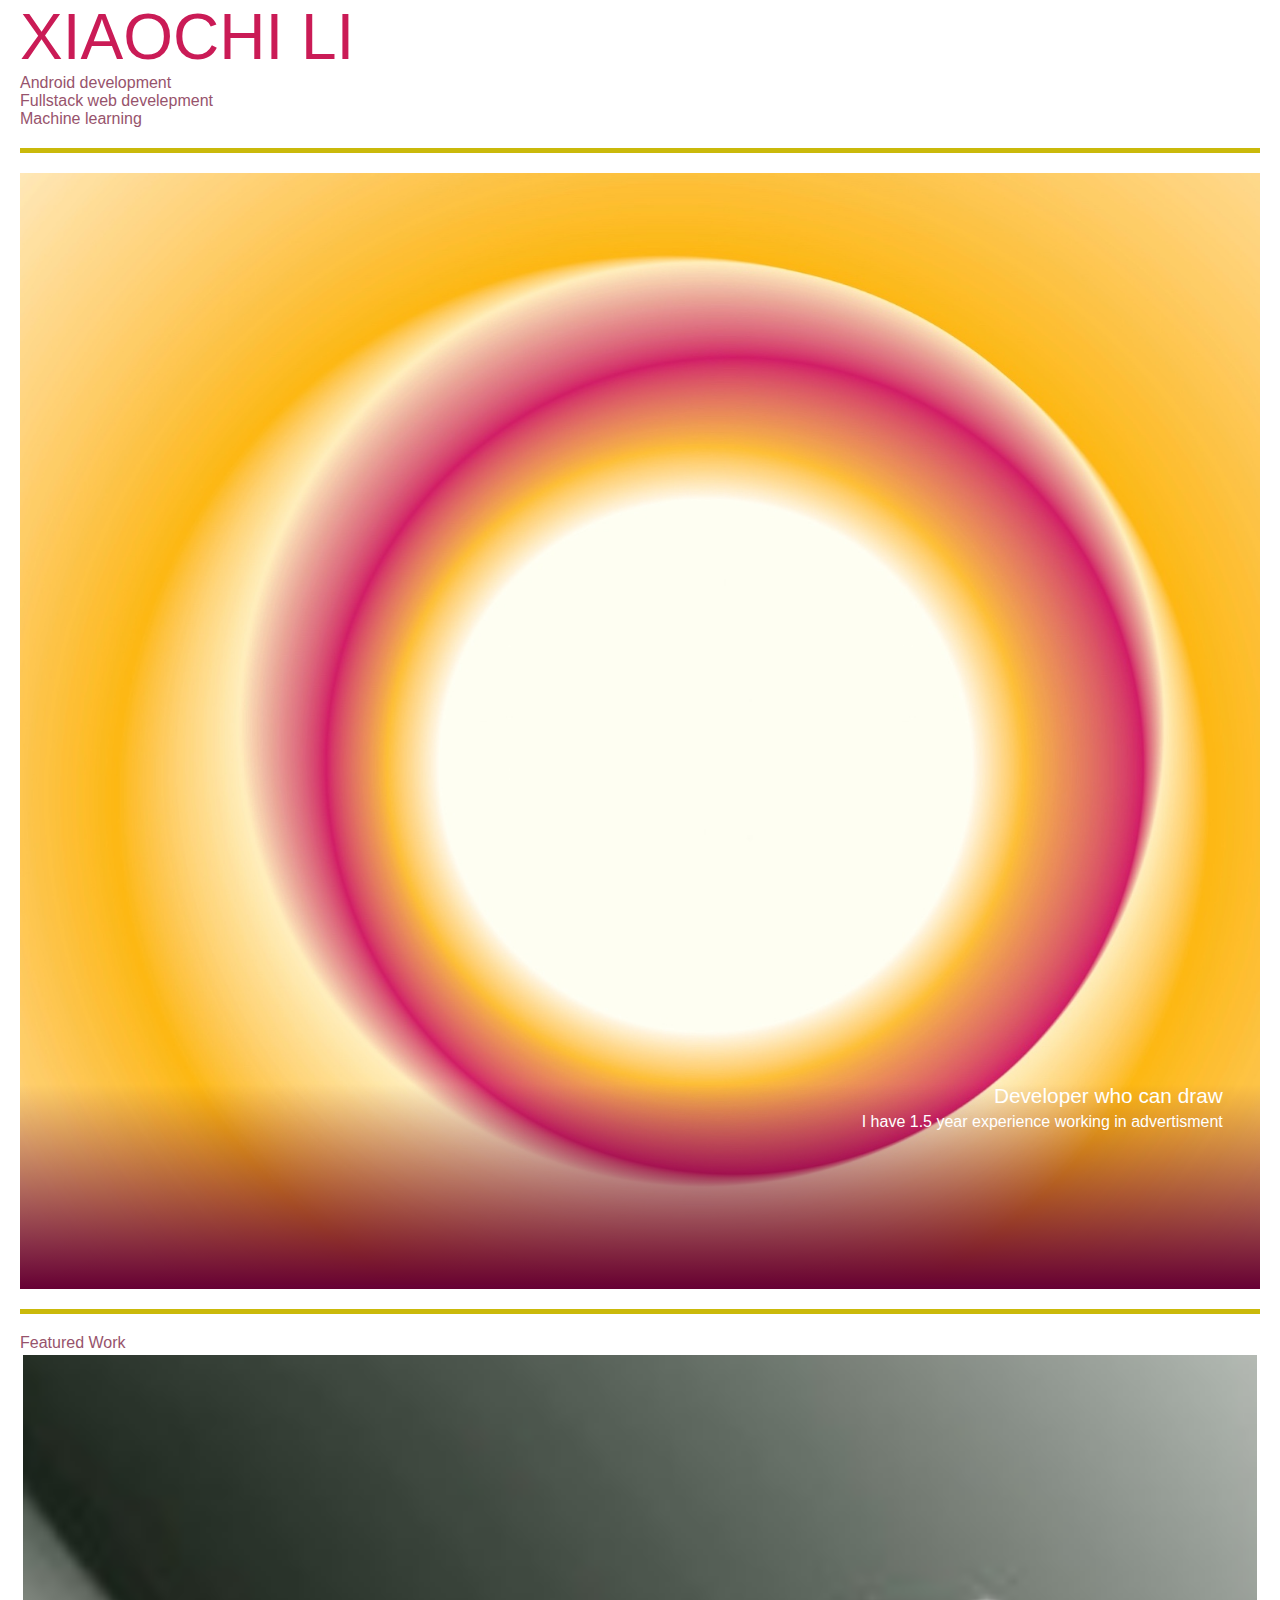
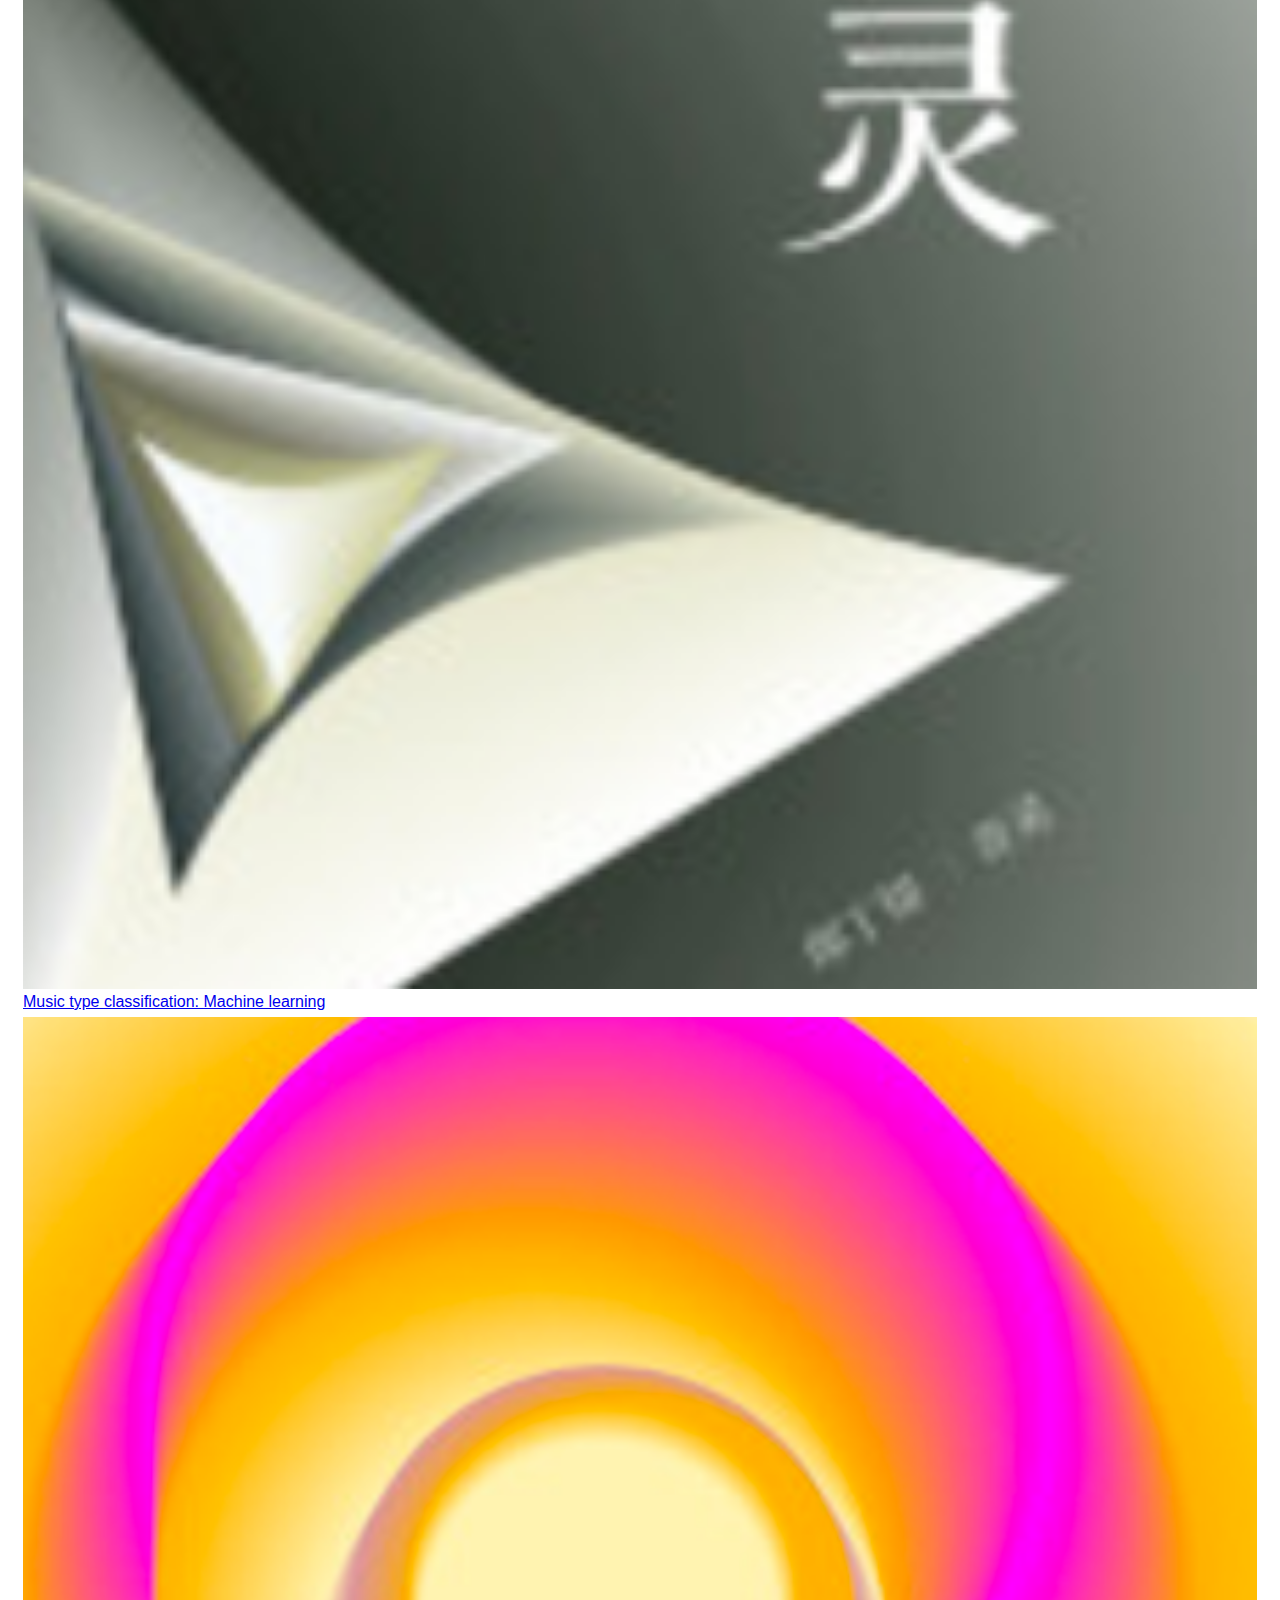
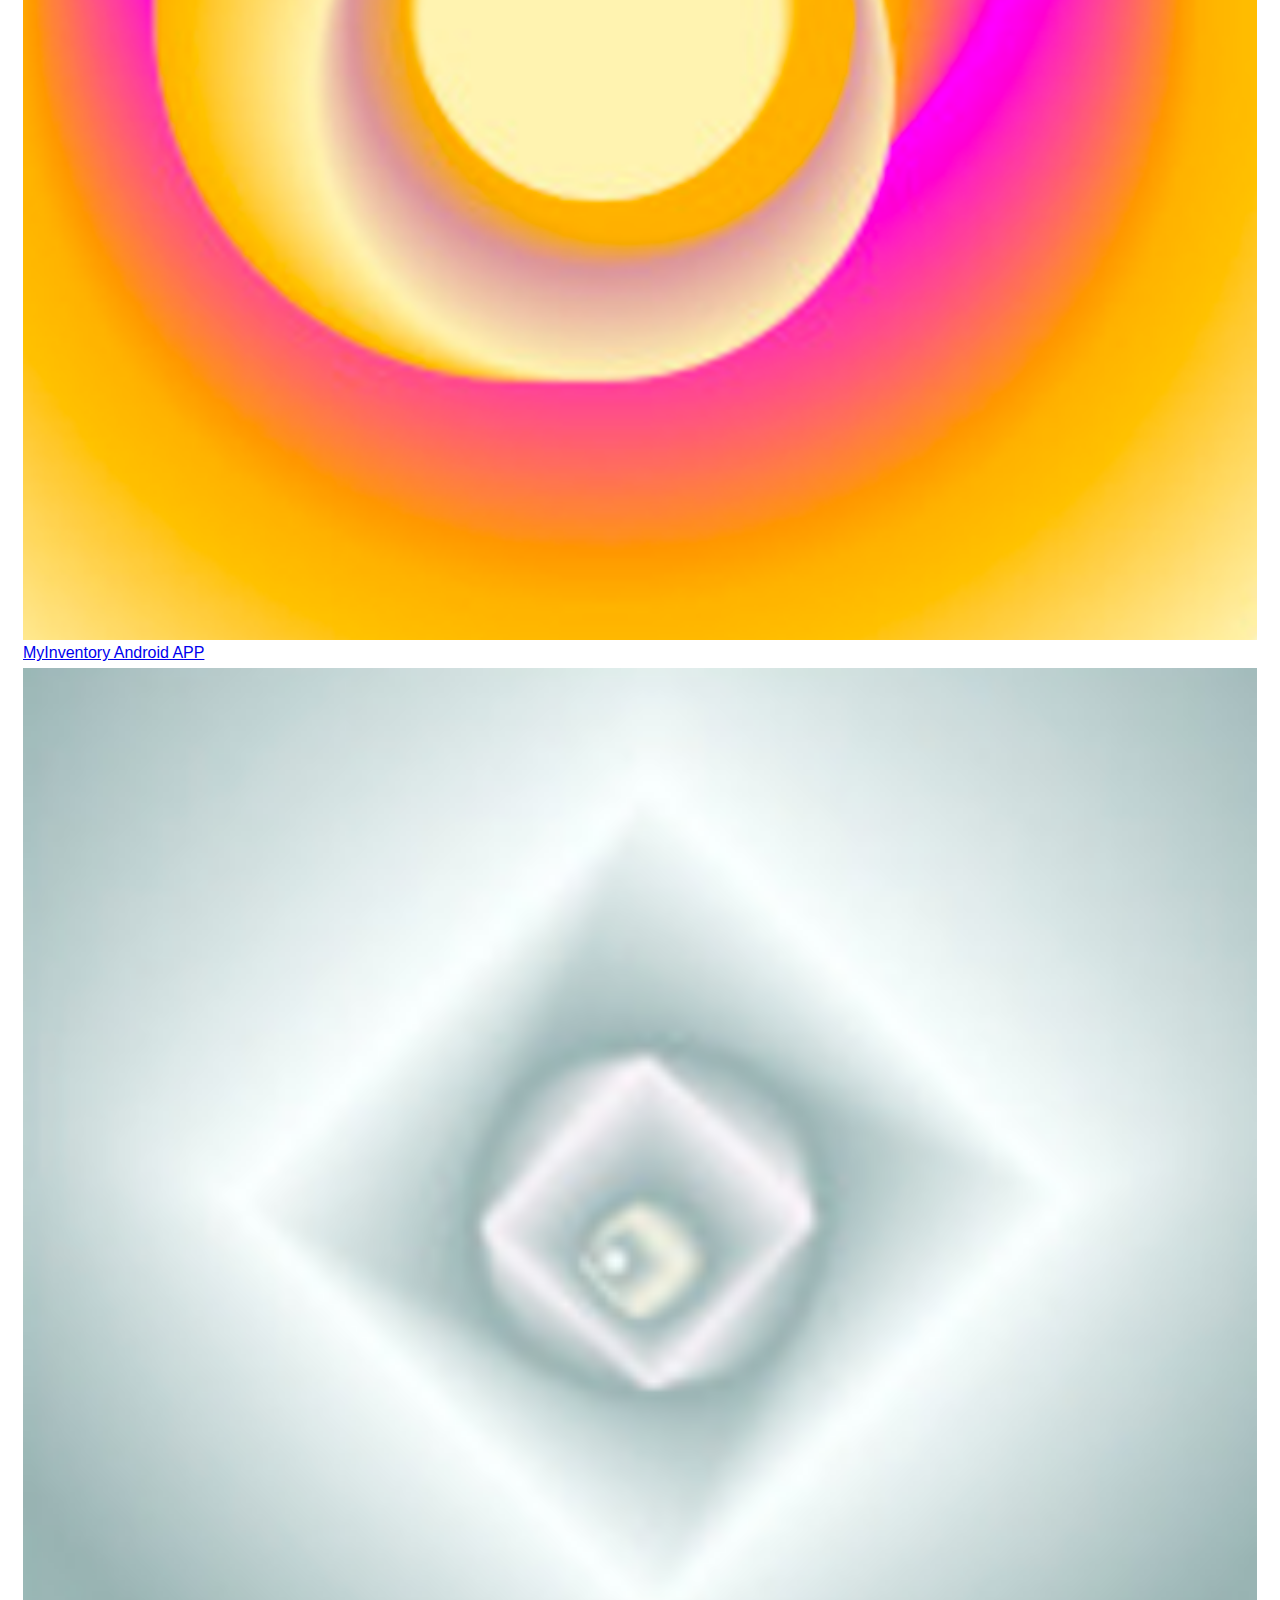
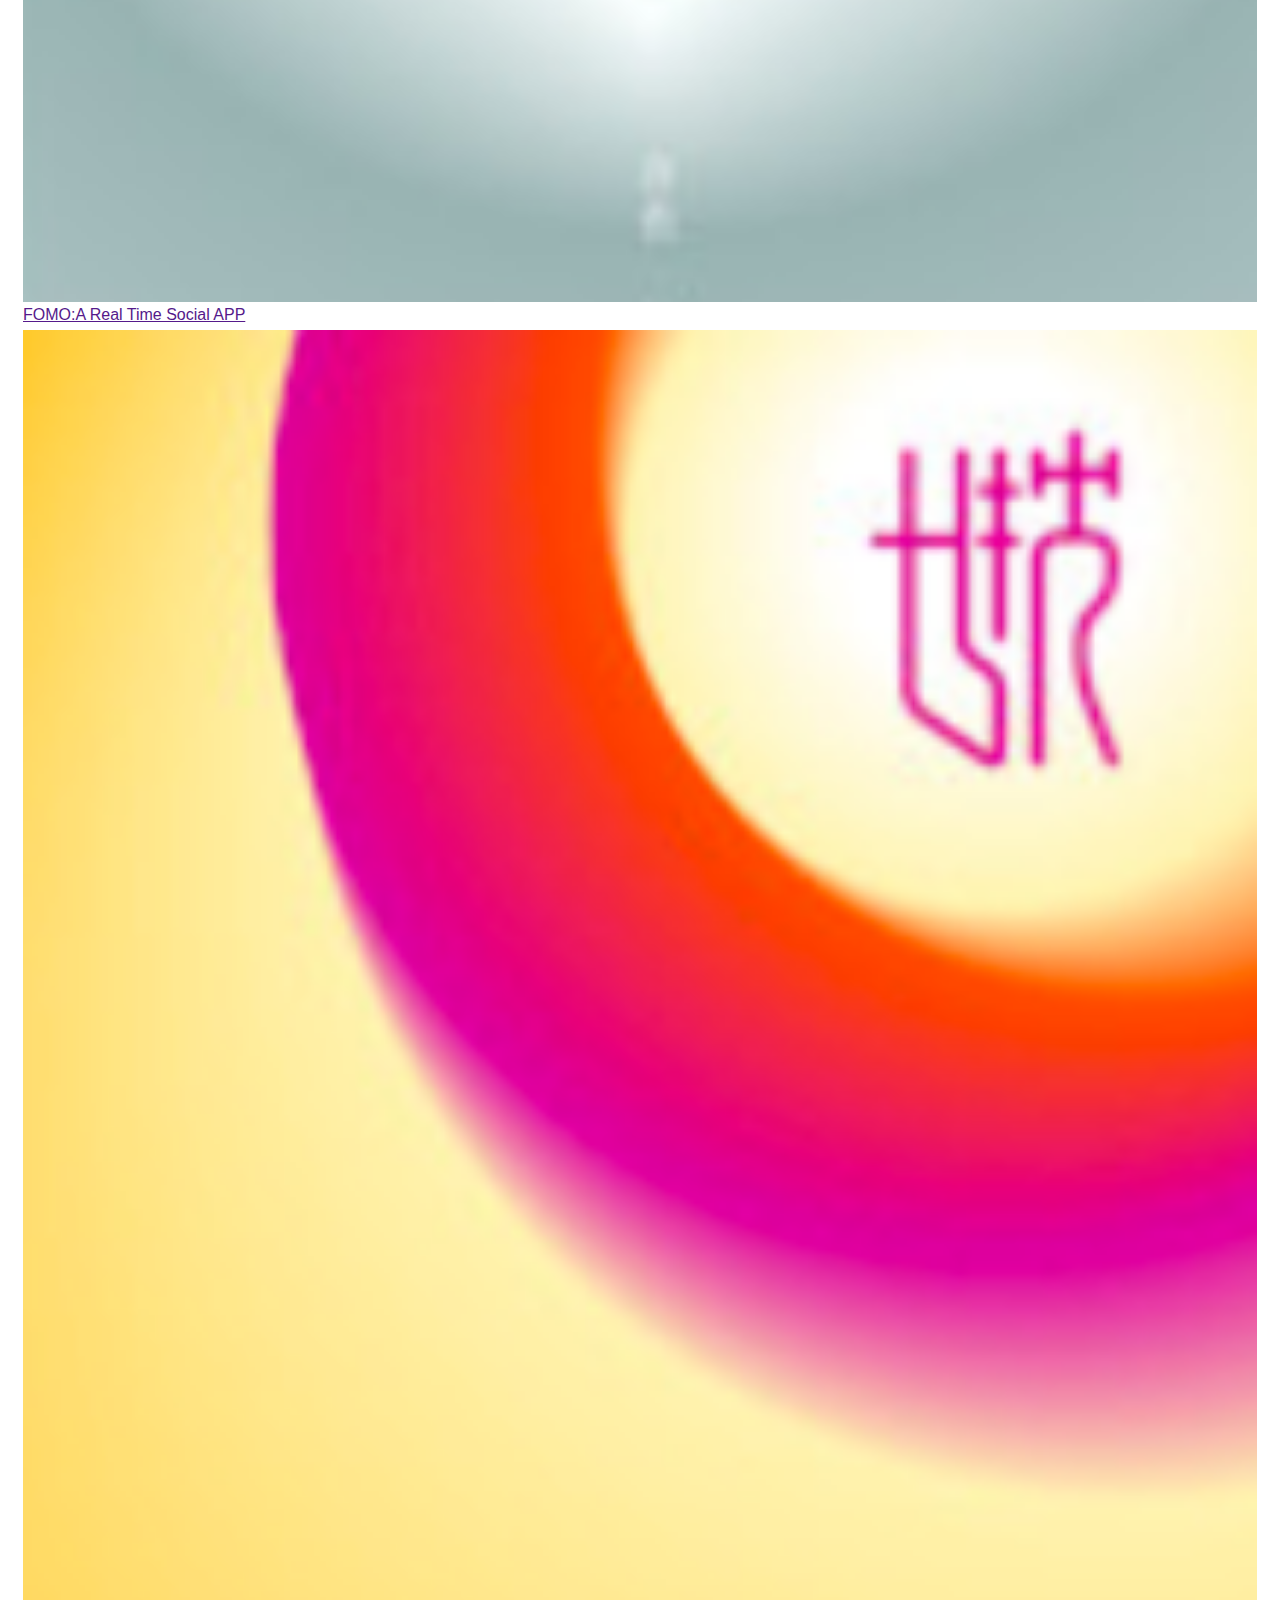
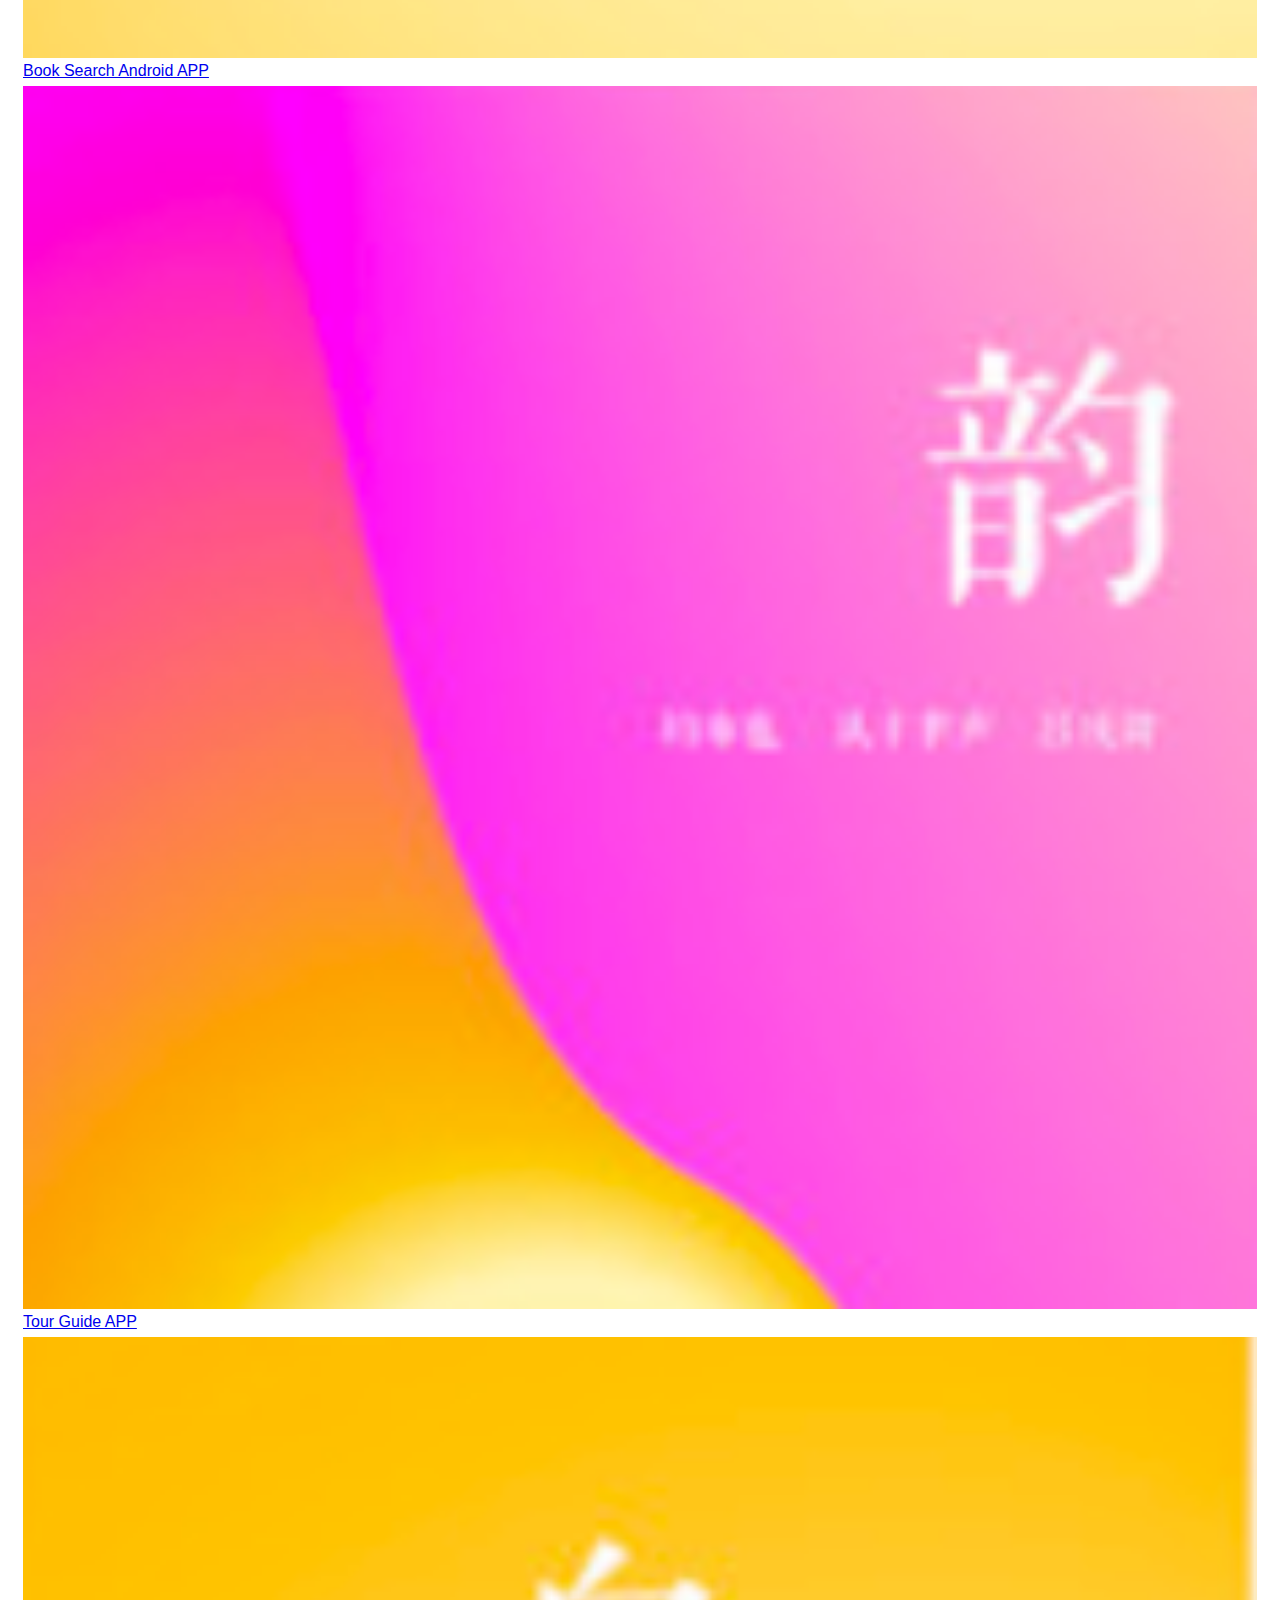
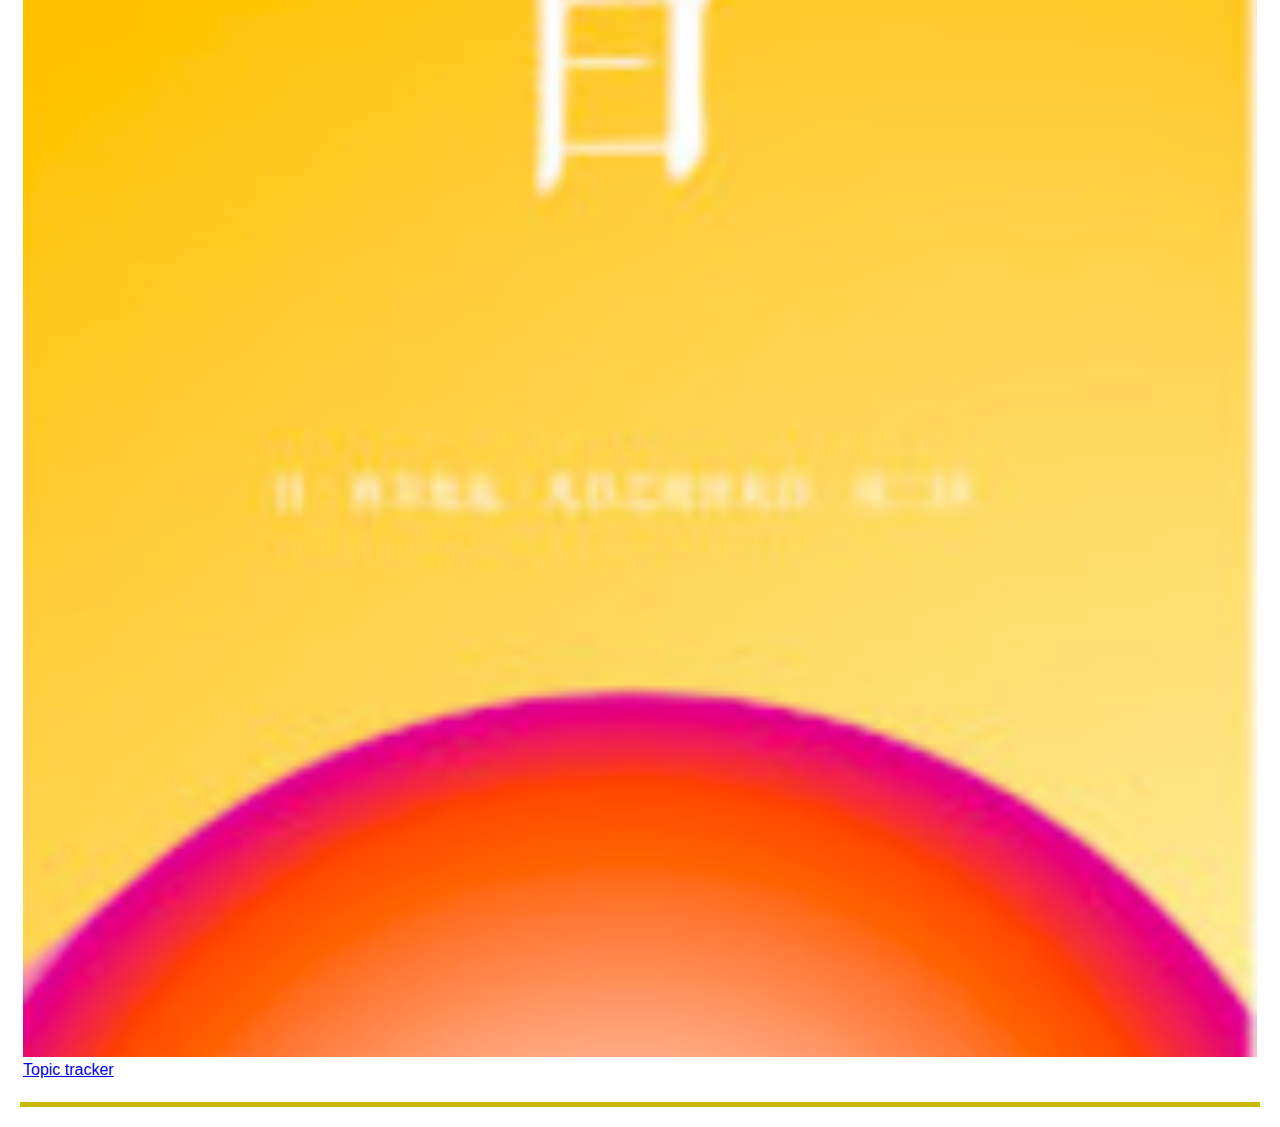
==== index.html @ 703c1f9f "Adding text on the main project image" ====
<!DOCTYPE html>
<html>

<head>
  <title>Xiaochi Li's Portfolio</title>
  <meta charset="utf-8">
  <link rel="stylesheet" type="text/css" href="styleSheet.css">
</head>

<body>
  <header>
    <h id="name">XIAOCHI LI</h>
    <P class="skills">Android development</P>
    <P class="skills">Fullstack web develepment</P>
    <P class="skills">Machine learning</P>
  </header>

  <nav></nav>

  <div class="devider">
  </div>

  <main>
    <figure>
      <img src="images/main_figure.jpg">
      <div class="info">
        <h id="mainImgH">Developer who can draw</h>
        <p class="imageP">I have 1.5 year experience working in advertisment</p>
      </div>
    </figure>

  </main>

  <div class="devider">
  </div>

  <section id="featuredWork">
    <h>Featured Work</h>
    <div class="fBoxContainer">
      <section class="works">
        <figure>
          <img src="images/work1.png">
          <figcaption>
            <a href="https://github.com/Xiaochi-Li/Music_type_classification">Music type classification: Machine learning</a>
          </figcaption>
        </figure>
      </section>

      <section class="works">
        <figure>
          <img src="images/work2.png">
          <figcaption>
            <a href="https://github.com/Xiaochi-Li/MyInventory">MyInventory Android APP</a>
          </figcaption>
        </figure>
      </section>

      <section class="works">
        <figure><img src="images/work3.png">
          <figcaption>
            <a href="">FOMO:A Real Time Social APP</a>
          </figcaption>
        </figure>

      </section>

      <section class="works">
        <figure><img src="images/work4.png">
          <figcaption>
            <a href="https://github.com/Xiaochi-Li/BookSearchApp">Book Search Android APP</a>
          </figcaption>
        </figure>

      </section>

      <section class="works">
        <figure><img src="images/work5.png">
          <figcaption>
            <a href="https://github.com/Xiaochi-Li/tourguide">Tour Guide APP</a>
          </figcaption>
        </figure>

      </section>

      <section class="works">
        <figure><img src="images/work6.png">
          <figcaption>
            <a href="https://github.com/Xiaochi-Li/TopicTracker">Topic tracker</a>
          </figcaption>
        </figure>

      </section>
    </div>
  </section>

  <div class="devider">
  </div>

  <footer></footer>

</body>

</html>
---- styleSheet.css ----
/*color:
pink:CA1B56
dark red:97536C
purple :D226FD
green yellow:F7FD65
deep yellow:CAB90A
*/
body {
  box-sizing: content-box;
  font-family: Tahoma, Geneva, sans-serif;
  color: #2d3c49;
  margin:0px;
  padding-left: 20px;
  padding-right: 20px;
}

header {
  box-sizing: content-box;
  width:50%;
  min-width: 400px;
}

.skills{
  box-sizing: content-box;
  color:#97536C;
  -webkit-margin-before: 0px;
  -webkit-margin-after: 0px;
}


img{
  box-sizing: content-box;
  width:100%;
}

#name {
  box-sizing: content-box;
  font-size: 4em;
  color:#CA1B56;
  font-weight: lighter;
}

.info{
  box-sizing: content-box;
  background-image: linear-gradient(0deg,#660033 0,transparent);
  color: #fff;
  position: absolute;
  bottom: 0;
  left: 0;
  padding-left: 3%;
  padding-bottom: 3%;
  height:15%;
  padding-right: 3%;
  width: 94%;
  vertical-align: bottom;
  text-align: right;
}

.info h{
  box-sizing: content-box;
  font-size: 1.3em;
}

.info p{
  box-sizing: content-box;
  -webkit-margin-before: 5px;
  -webkit-margin-after: 0px;
}

.devider{
  box-sizing: content-box;
  -webkit-margin-before: 20px;
  -webkit-margin-after: 20px;
  height: 5px;
  min-width: 400px;
  margin-left: 0px;
  width: 100%;
  background-color: #CAB90A;
}

#featuredWork h{
  box-sizing: content-box;
  color:#97536C;
}

.fBoxContainer{
  box-sizing: content-box;
  display:flex;
  flex-wrap: wrap;
}


.works{
  box-sizing: content-box;
  width: 100%;
  margin:3px;
}
figure{
  box-sizing: content-box;
  -webkit-margin-before: 0px;
  -webkit-margin-after: 0px;
  -webkit-margin-start: 0px;
  -webkit-margin-end: 0px;
  position: relative;
}
.works img{
  box-sizing: content-box;
  width: 100%;
}
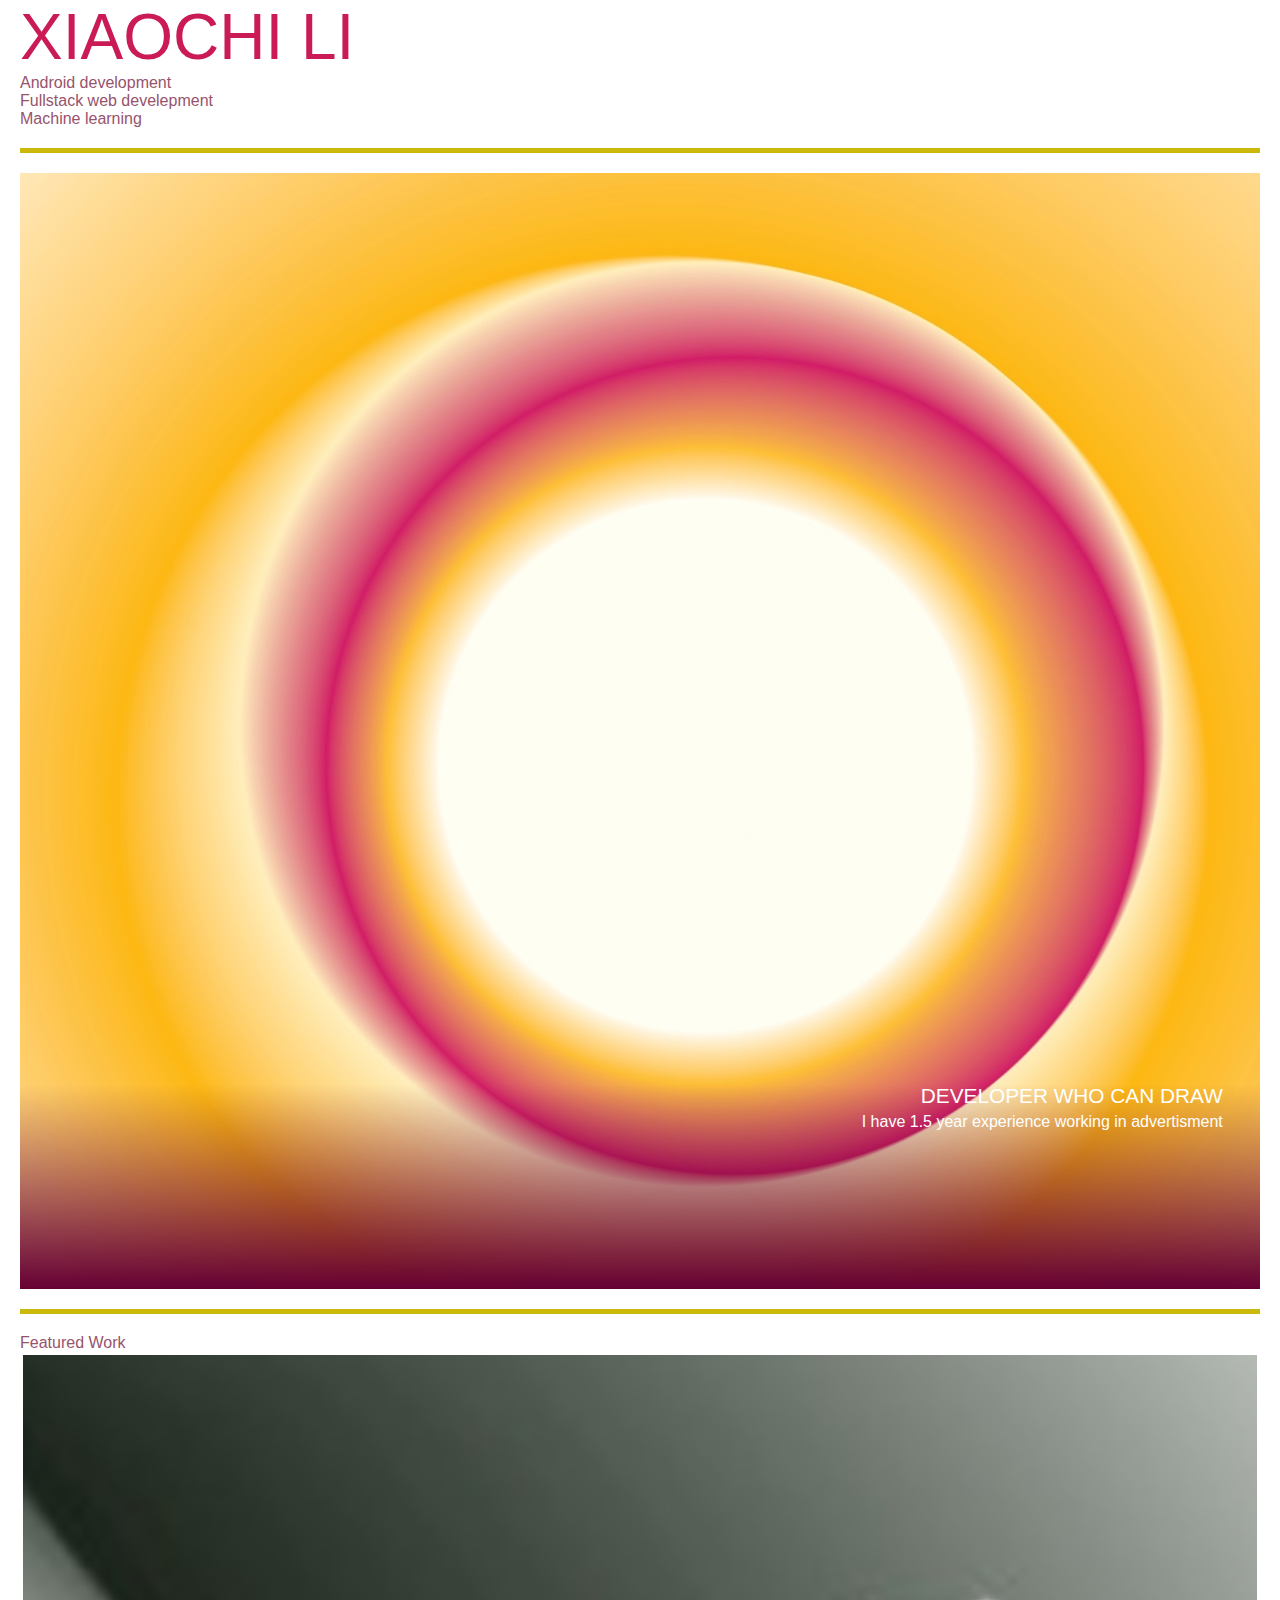
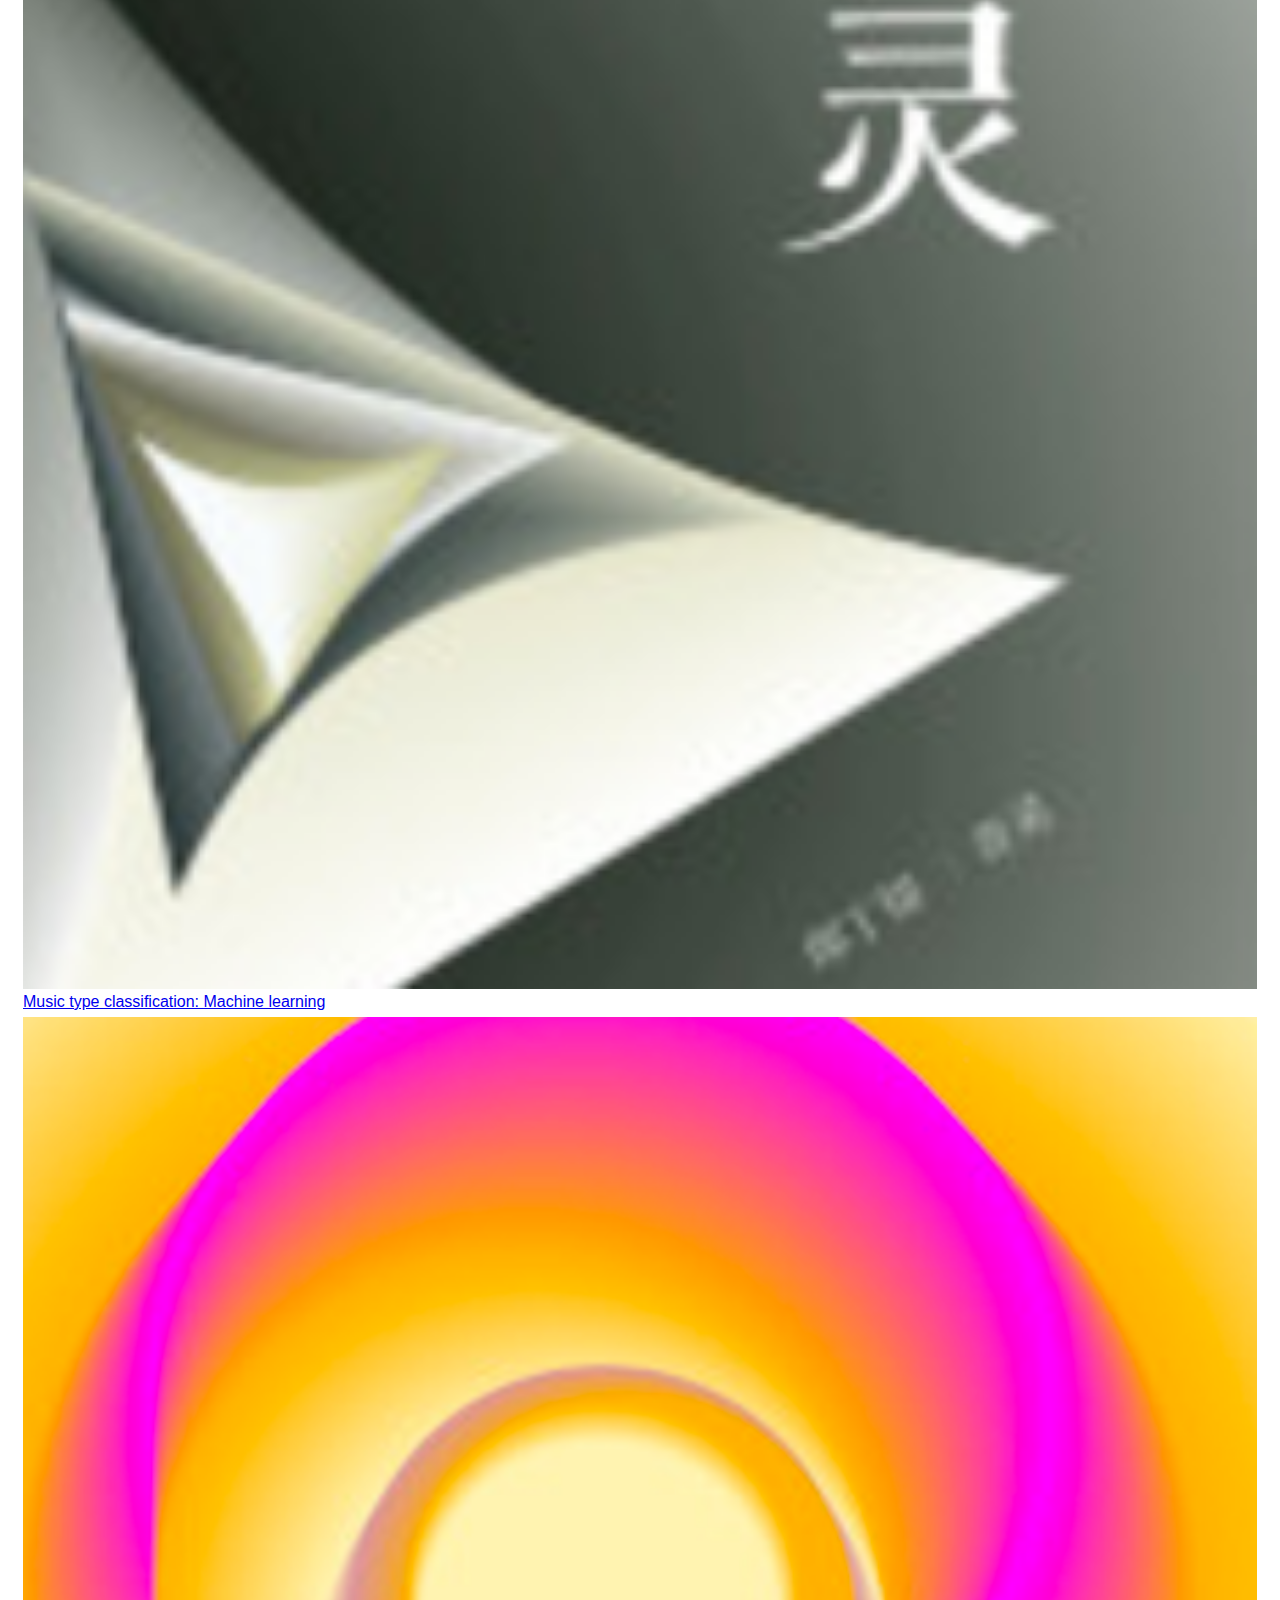
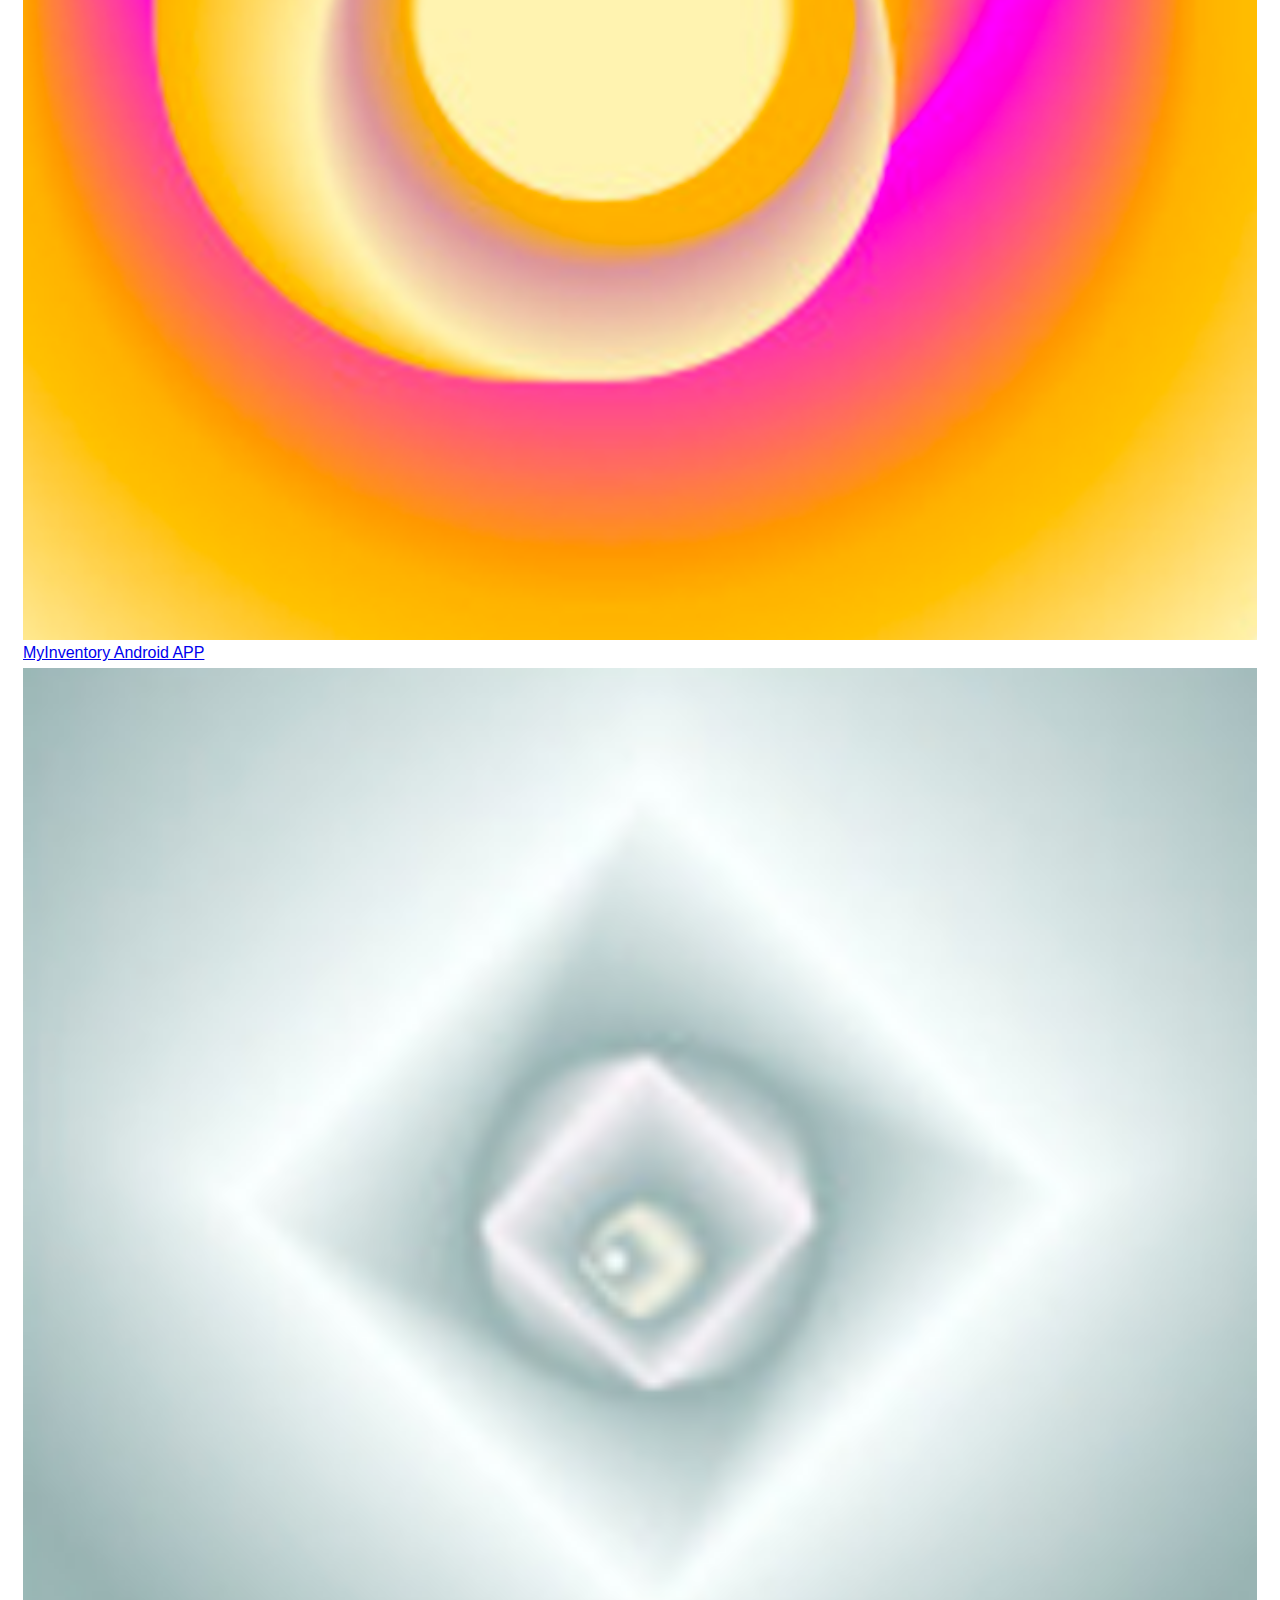
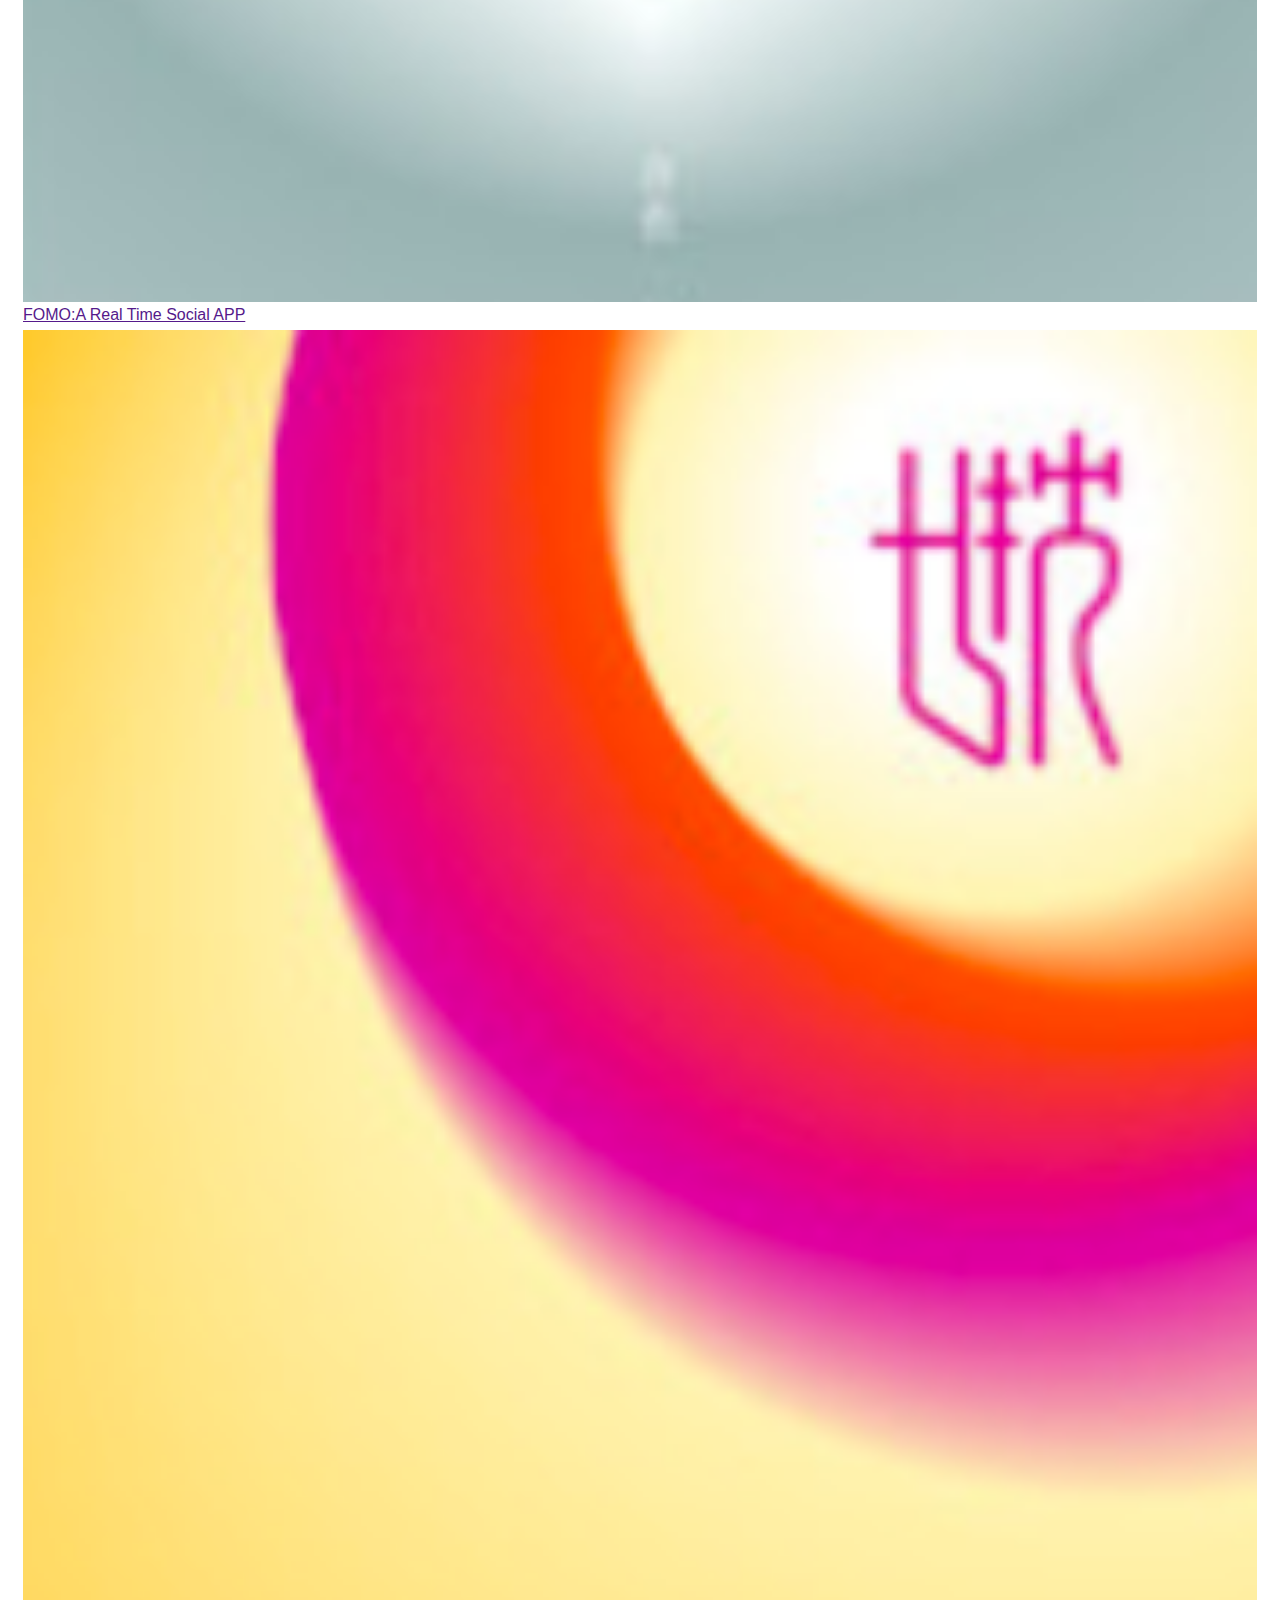
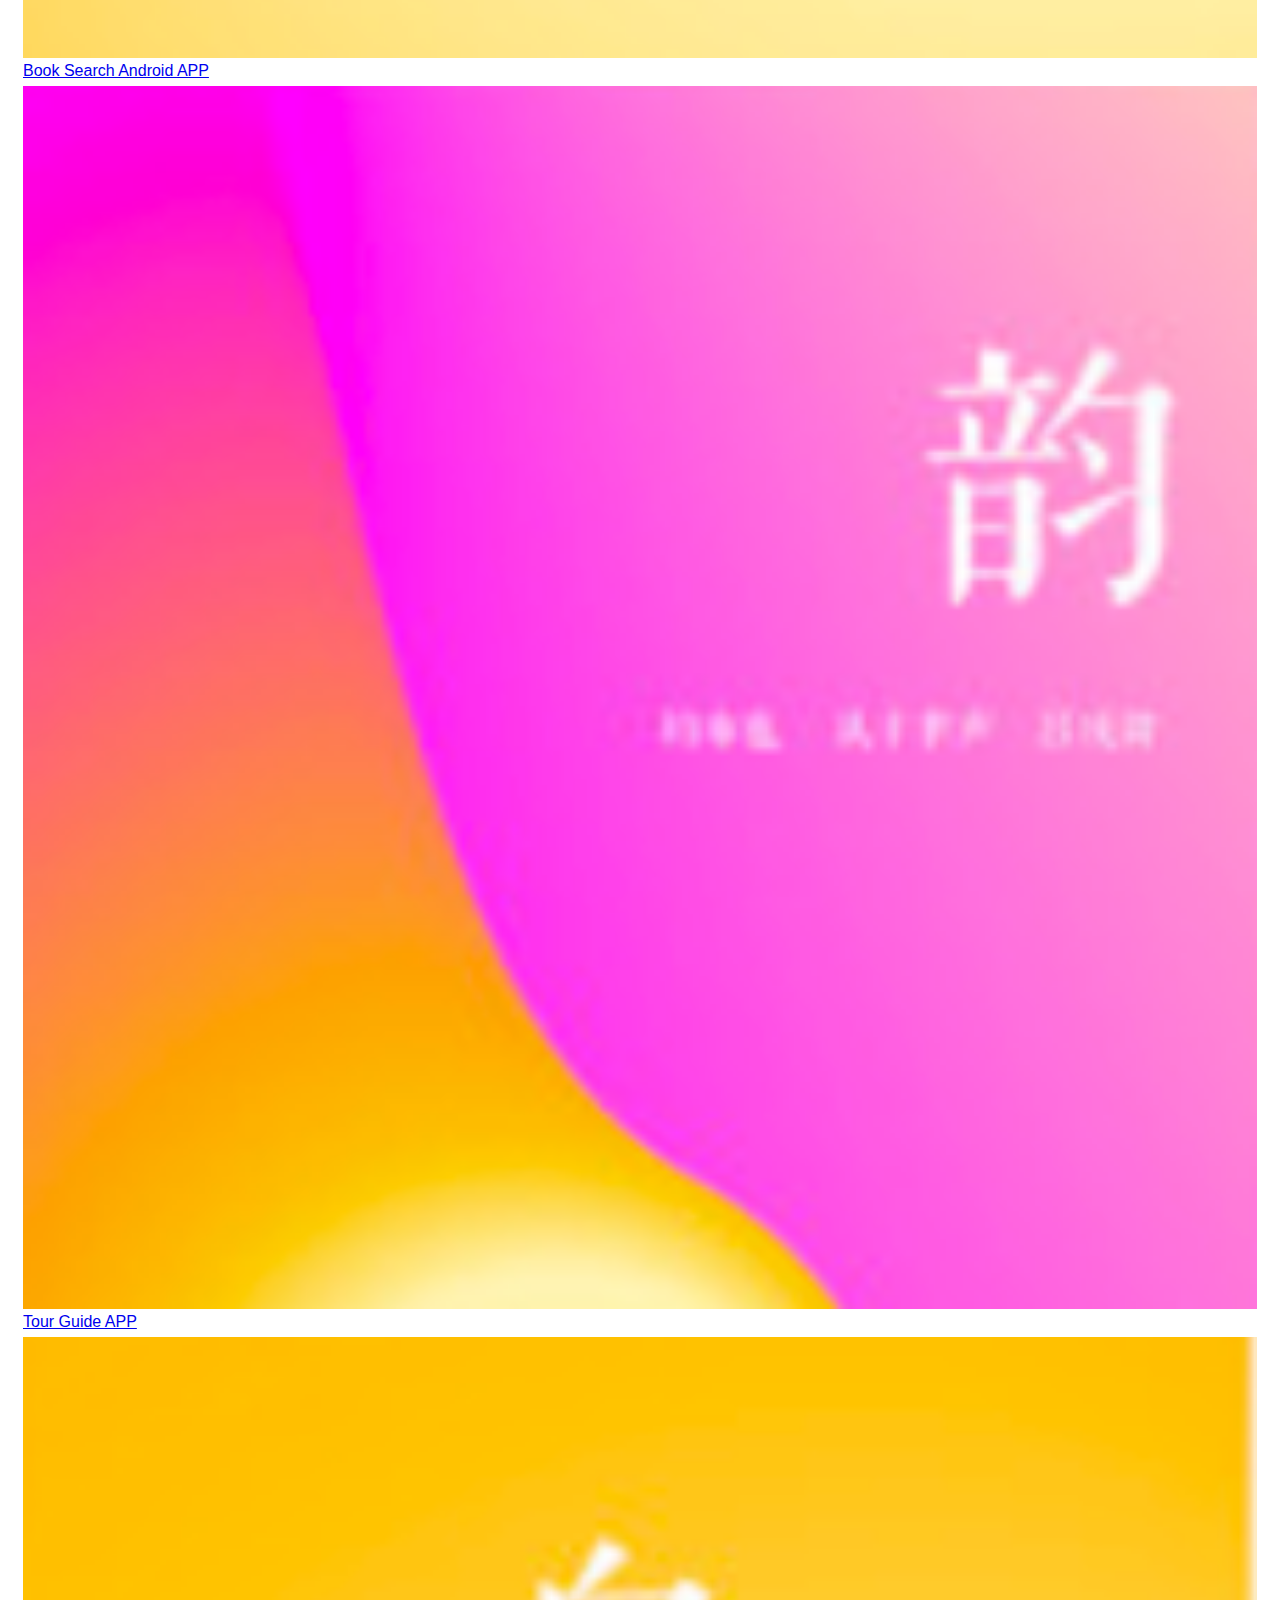
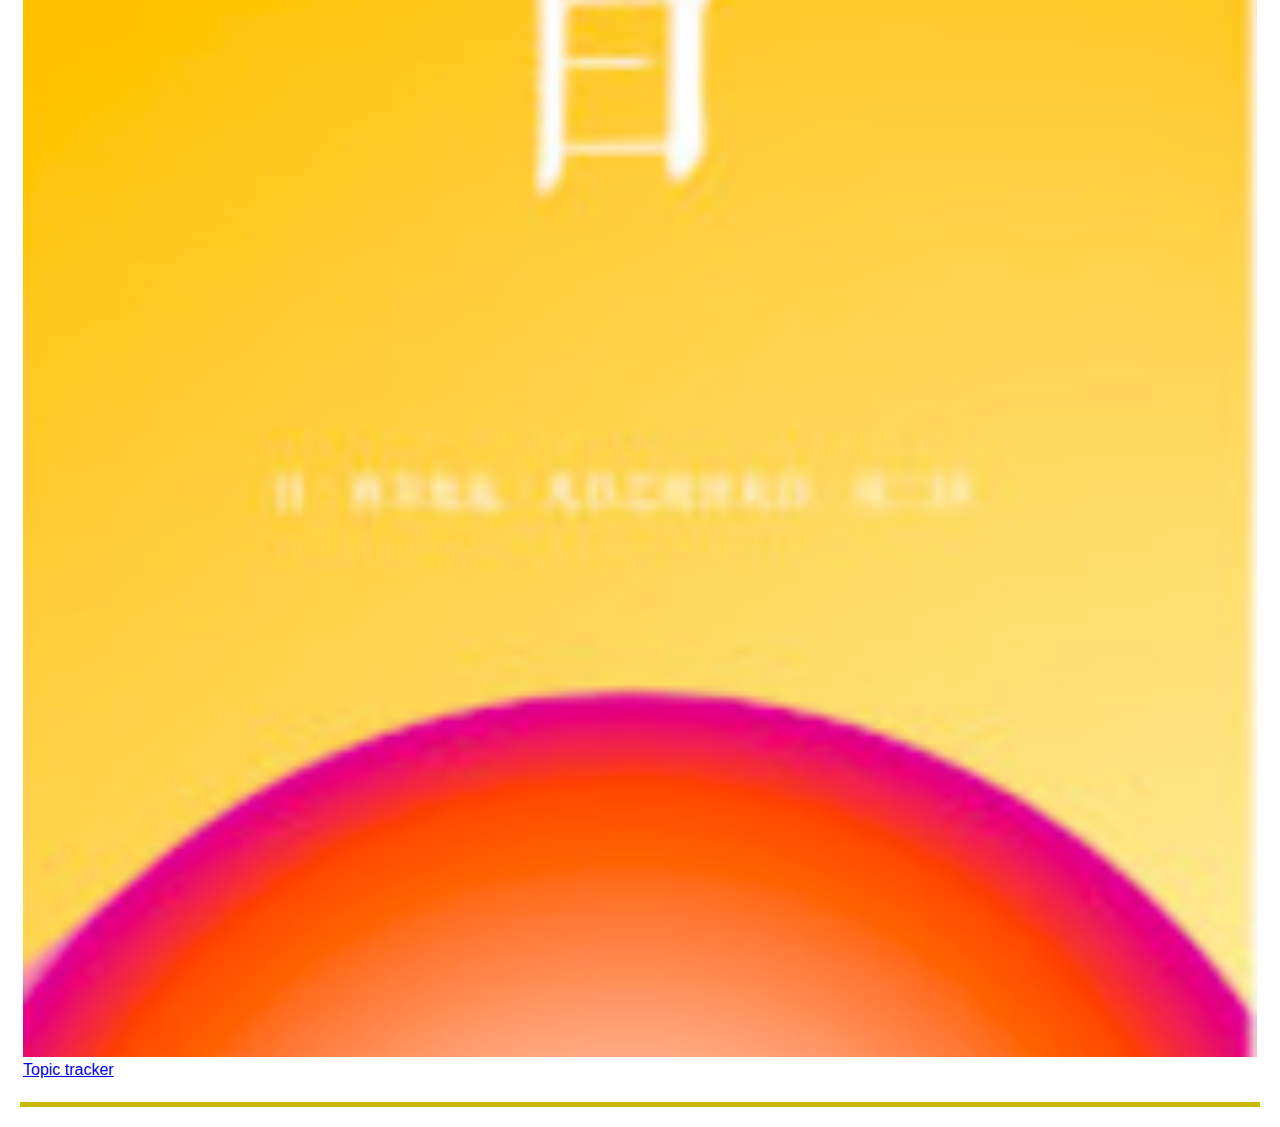
==== commit 709f1ff6: "1" ====
--- a/index.html
+++ b/index.html
@@ -24,7 +24,7 @@
     <figure>
       <img src="images/main_figure.jpg">
       <div class="info">
-        <h id="mainImgH">Developer who can draw</h>
+        <h id="mainImgH">DEVELOPER WHO CAN DRAW</h>
         <p class="imageP">I have 1.5 year experience working in advertisment</p>
       </div>
     </figure>
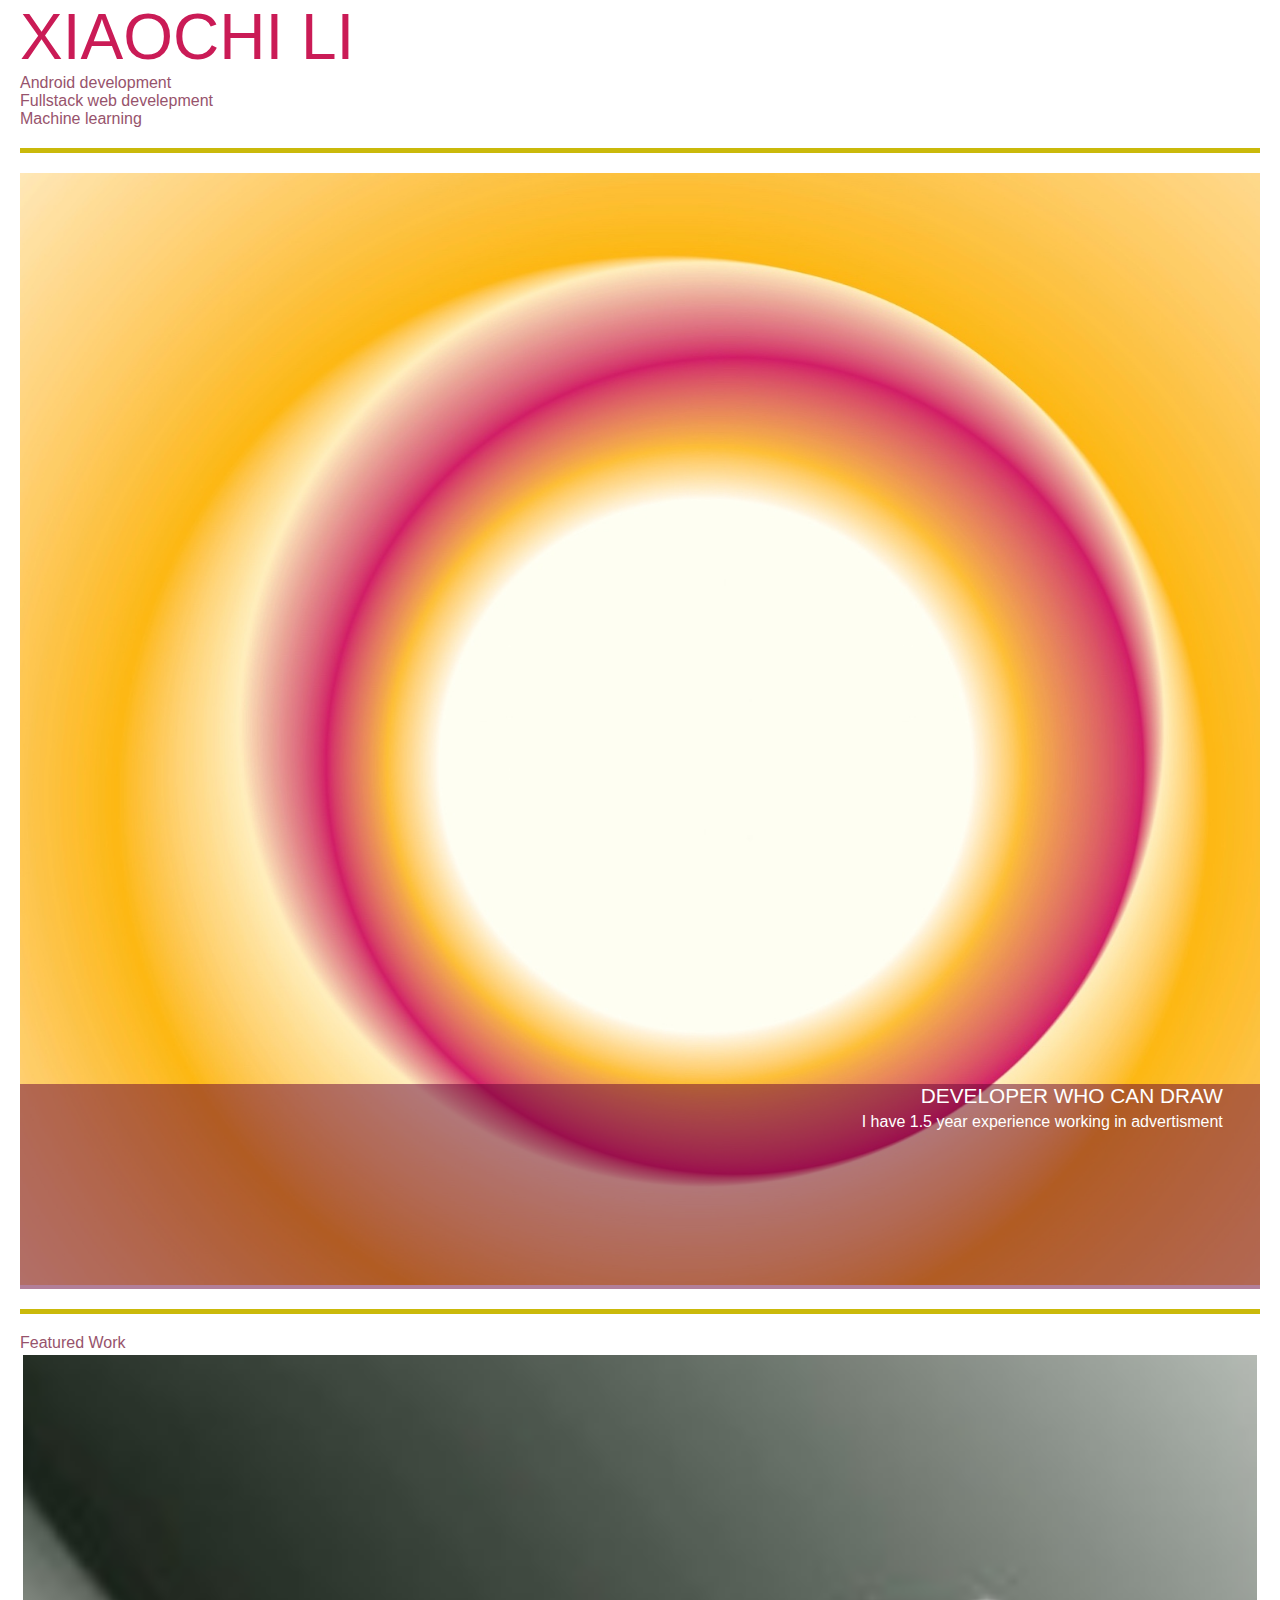
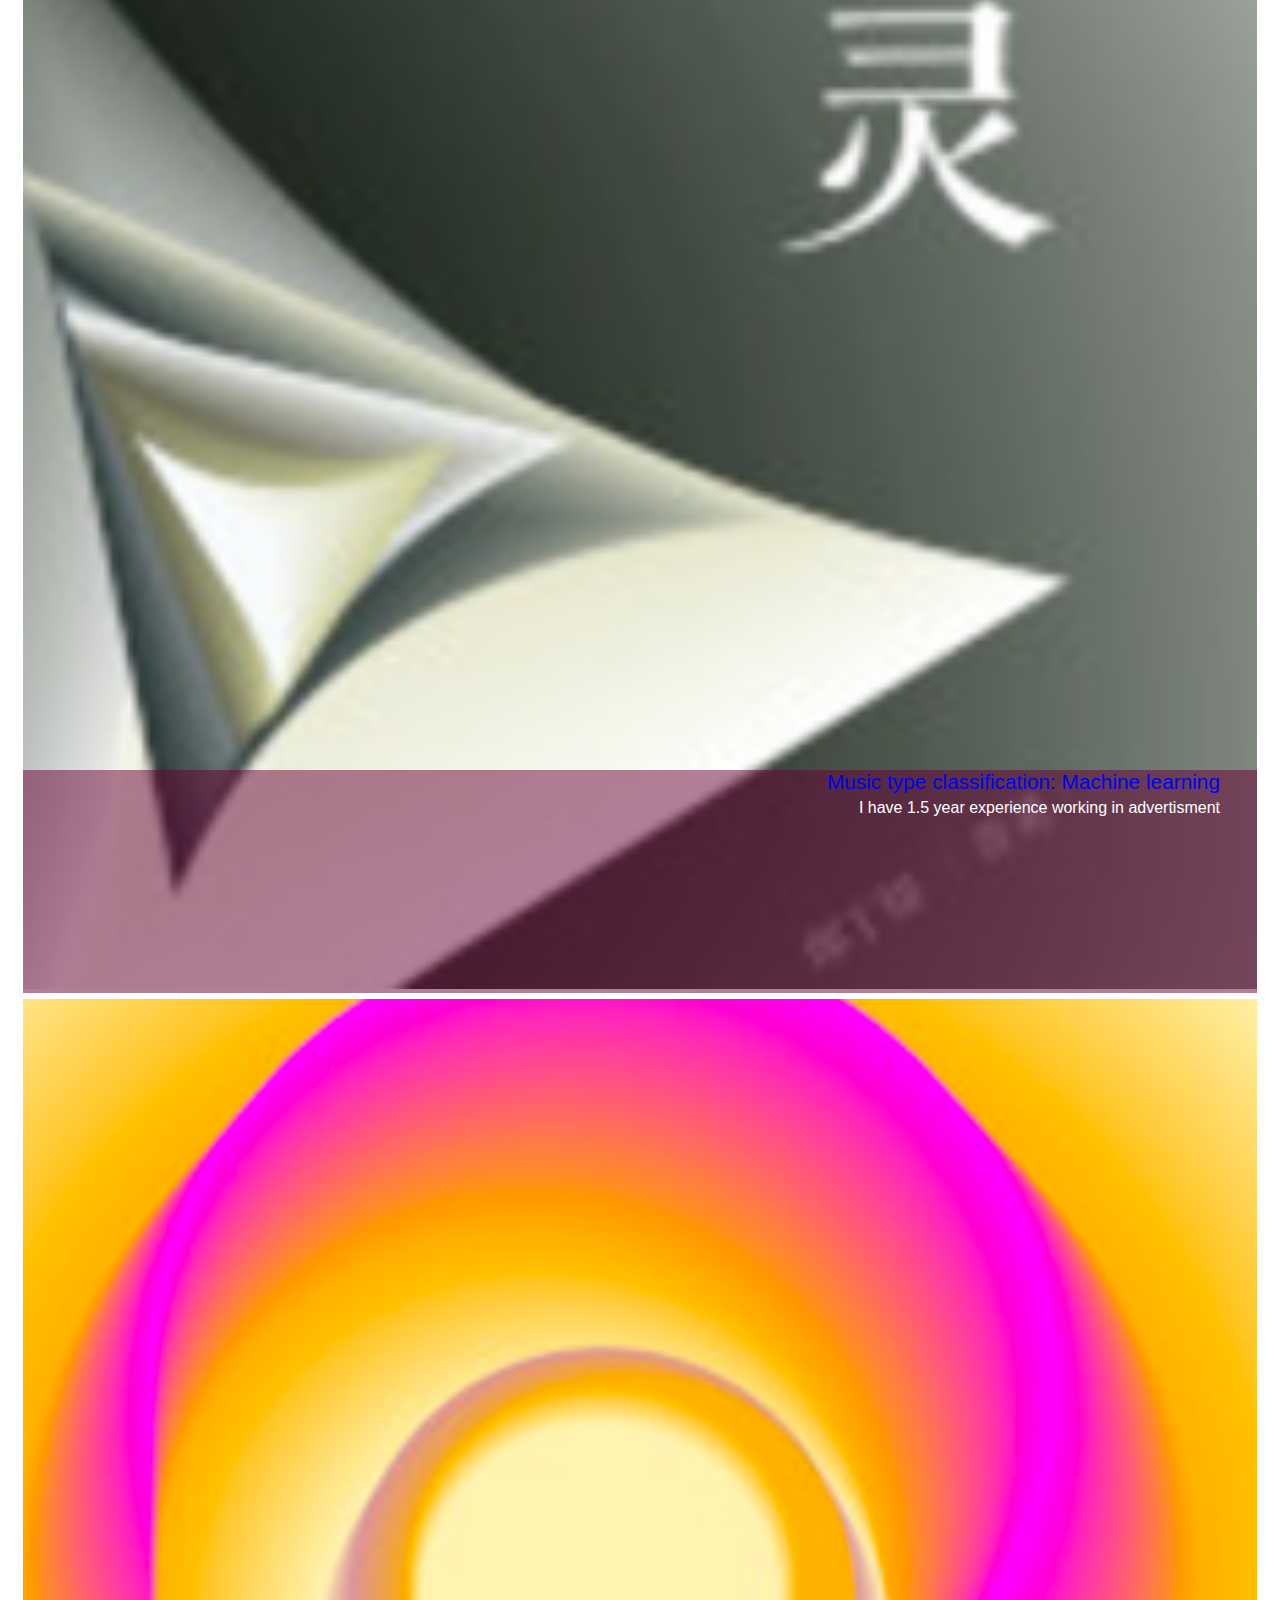
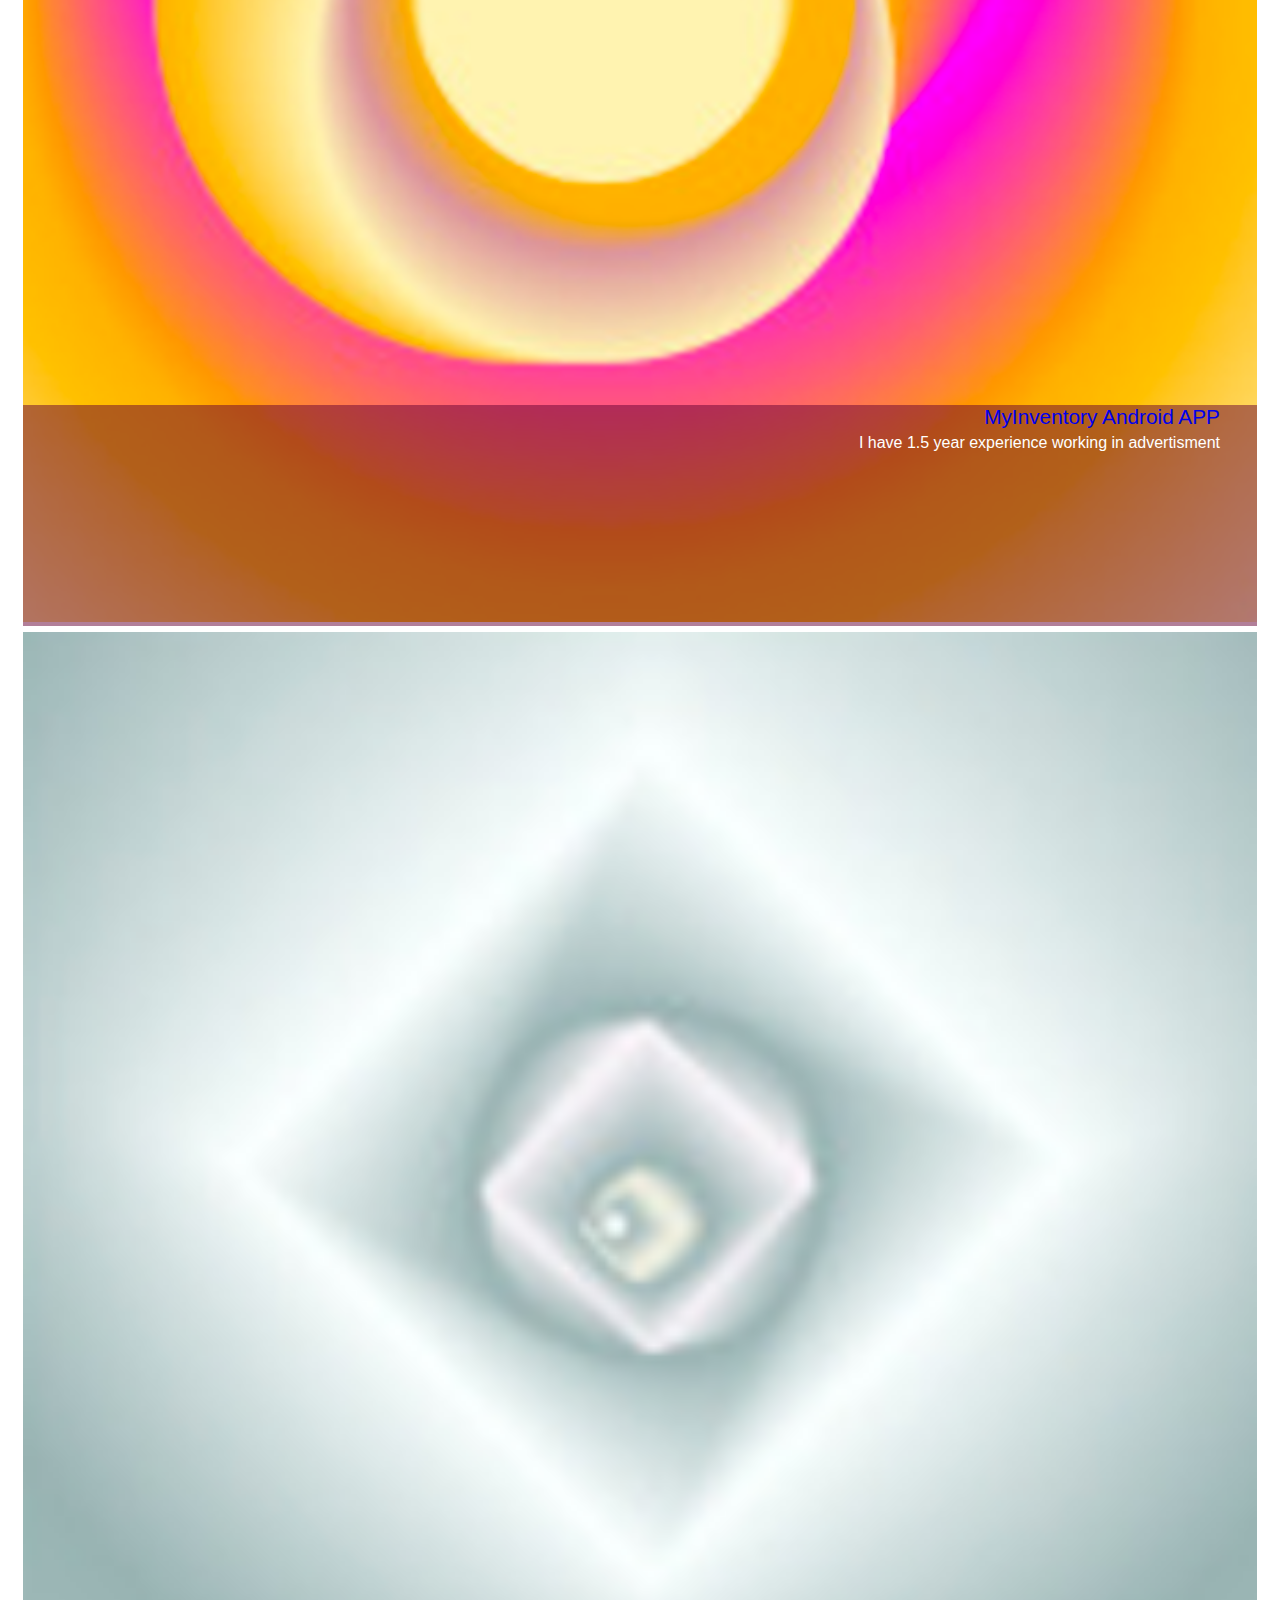
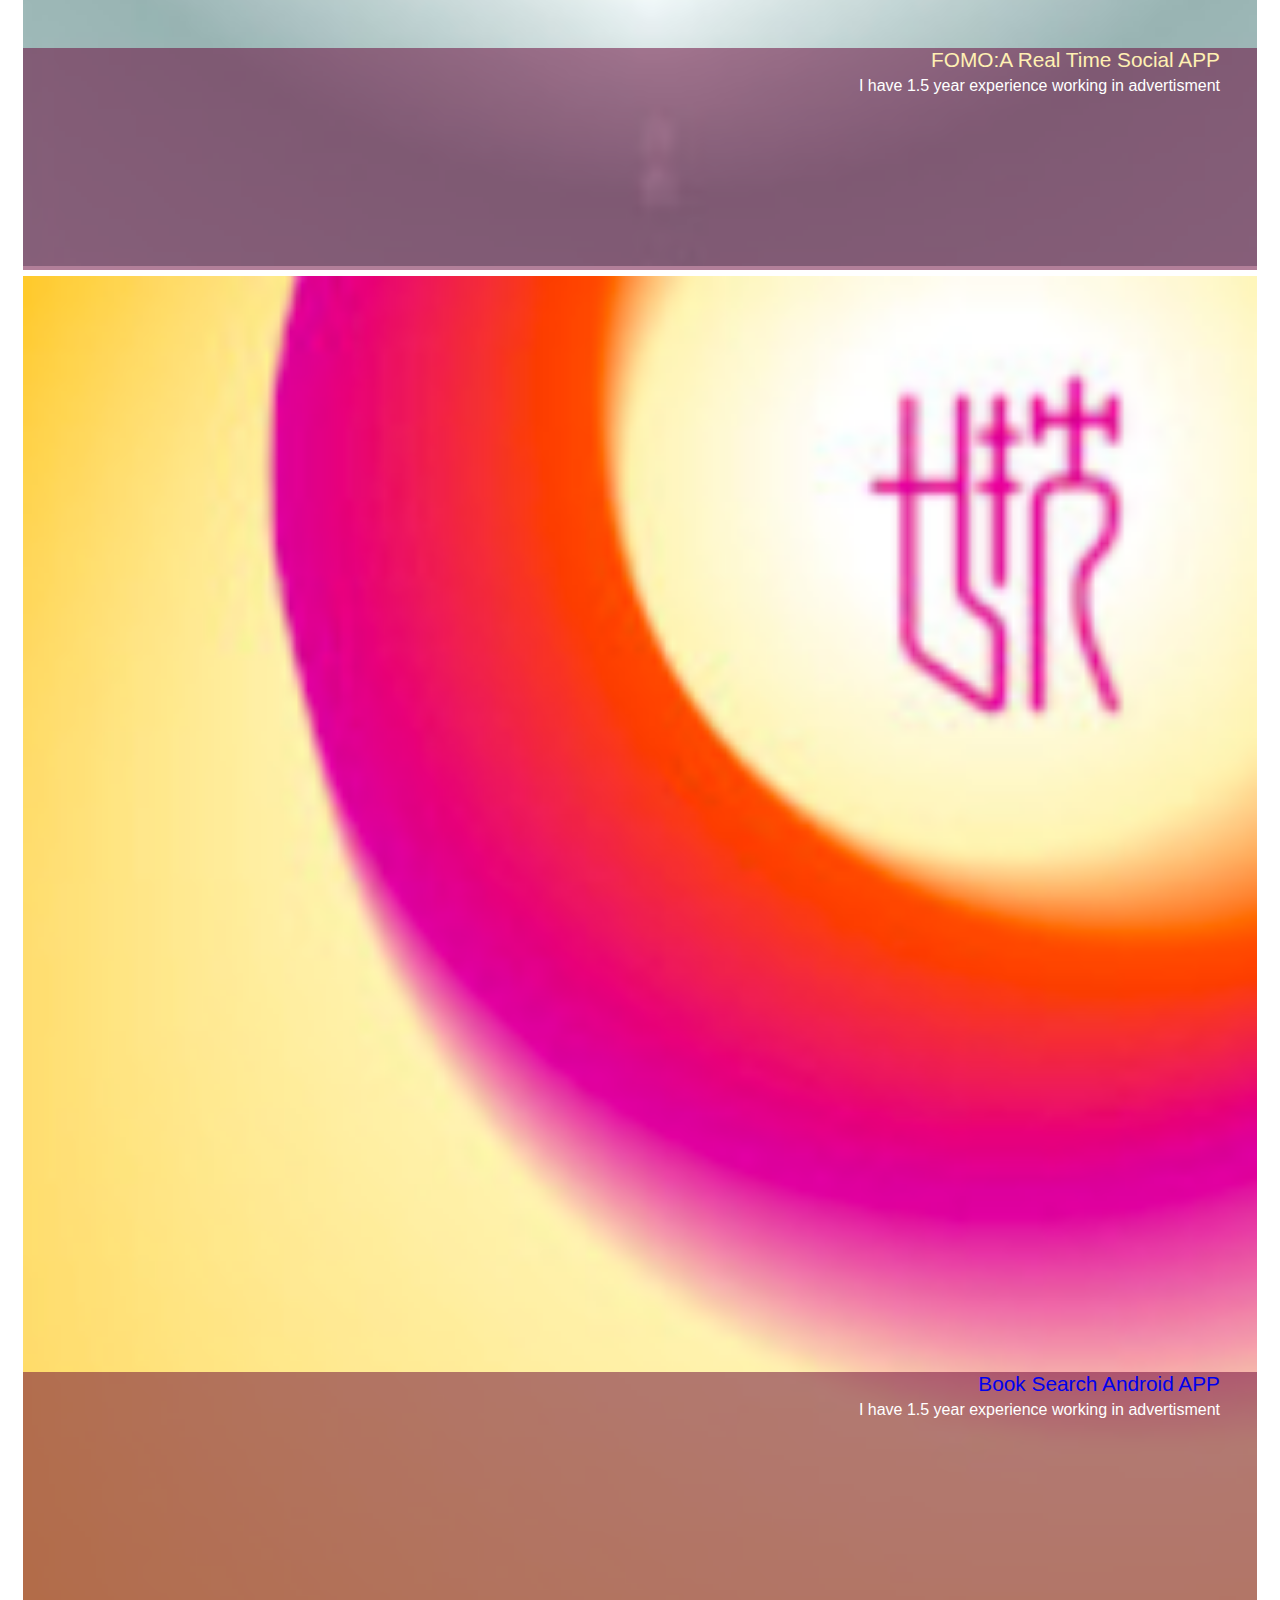
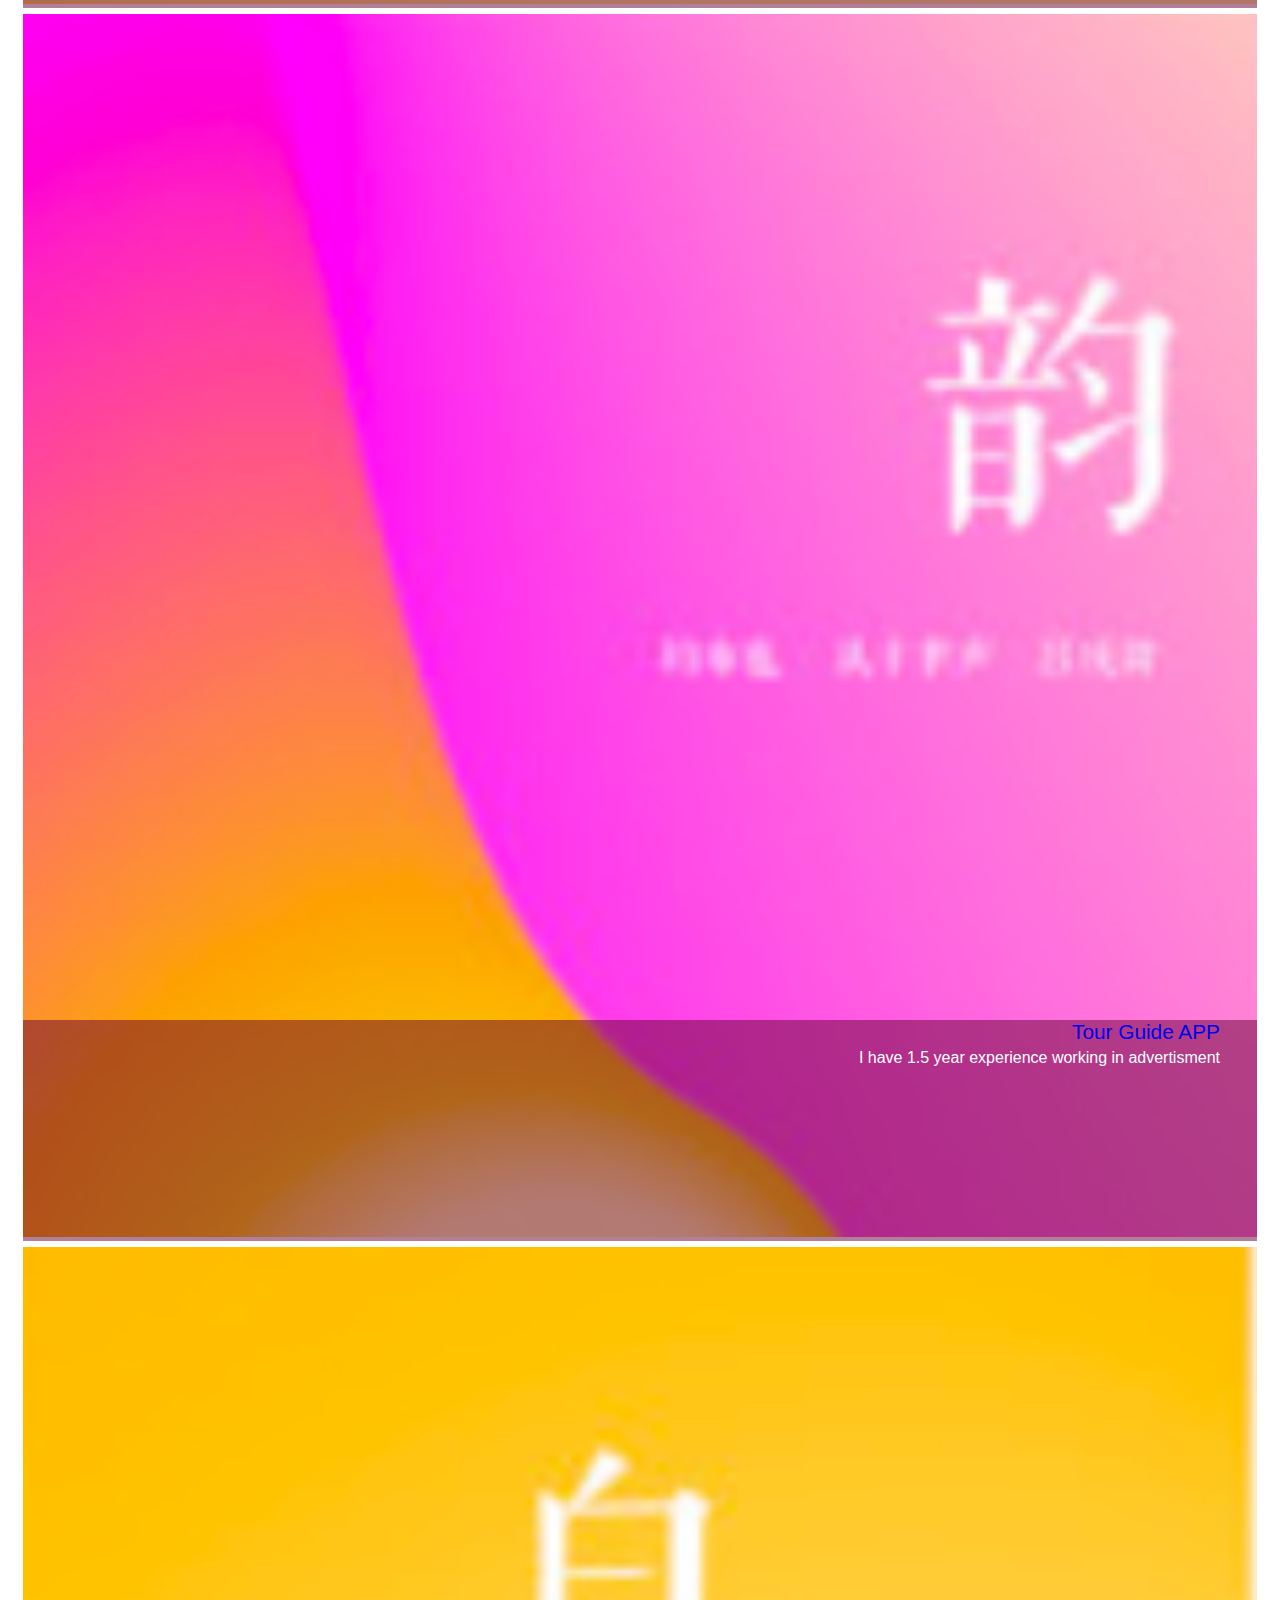
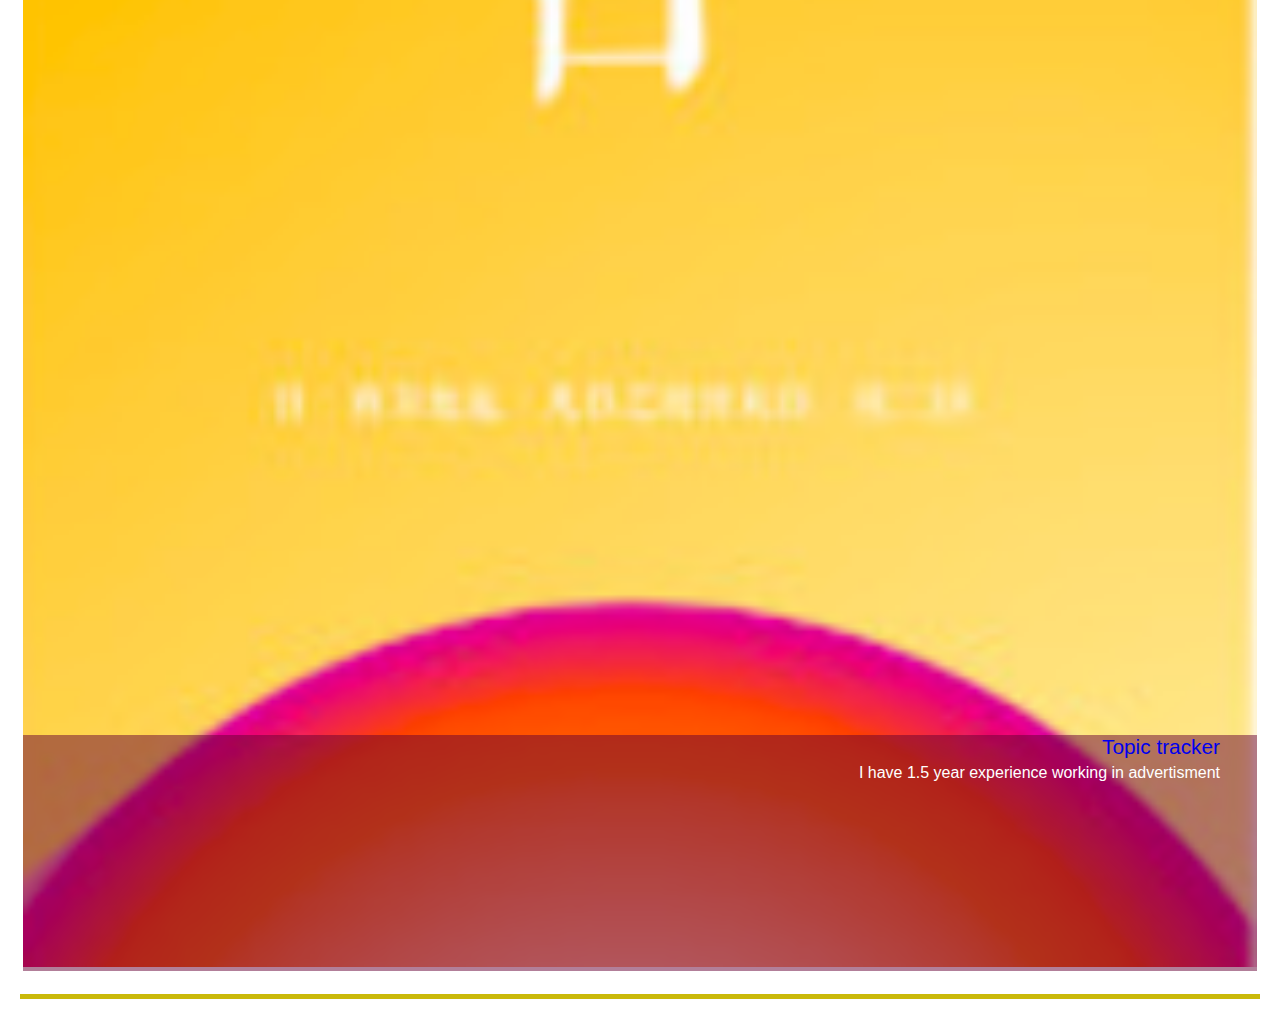
==== commit a54fb032: "adjest font size" ====
--- a/index.html
+++ b/index.html
@@ -40,55 +40,65 @@
       <section class="works">
         <figure>
           <img src="images/work1.png">
-          <figcaption>
+          <div class="info">
             <a href="https://github.com/Xiaochi-Li/Music_type_classification">Music type classification: Machine learning</a>
-          </figcaption>
+            <p class="imageP">I have 1.5 year experience working in advertisment</p>
+          </div>
+
         </figure>
       </section>
 
       <section class="works">
         <figure>
           <img src="images/work2.png">
-          <figcaption>
+          <div class="info">
             <a href="https://github.com/Xiaochi-Li/MyInventory">MyInventory Android APP</a>
-          </figcaption>
+            <p class="imageP">I have 1.5 year experience working in advertisment</p>
+          </div>
         </figure>
       </section>
 
       <section class="works">
-        <figure><img src="images/work3.png">
-          <figcaption>
+        <figure>
+          <img src="images/work3.png">
+          <div class="info">
             <a href="">FOMO:A Real Time Social APP</a>
-          </figcaption>
+            <p class="imageP">I have 1.5 year experience working in advertisment</p>
+          </div>
         </figure>
 
       </section>
 
       <section class="works">
-        <figure><img src="images/work4.png">
-          <figcaption>
+        <figure>
+          <img src="images/work4.png">
+          <div class="info">
             <a href="https://github.com/Xiaochi-Li/BookSearchApp">Book Search Android APP</a>
-          </figcaption>
+            <p class="imageP">I have 1.5 year experience working in advertisment</p>
+          </div>
         </figure>
 
       </section>
 
       <section class="works">
-        <figure><img src="images/work5.png">
-          <figcaption>
+        <figure>
+          <img src="images/work5.png">
+          <div class="info">
             <a href="https://github.com/Xiaochi-Li/tourguide">Tour Guide APP</a>
-          </figcaption>
+            <p class="imageP">I have 1.5 year experience working in advertisment</p>
+          </div>
         </figure>
 
       </section>
 
       <section class="works">
-        <figure><img src="images/work6.png">
-          <figcaption>
+        <figure>
+          <img src="images/work6.png">
+          <div class="info">
             <a href="https://github.com/Xiaochi-Li/TopicTracker">Topic tracker</a>
-          </figcaption>
+            <p class="imageP">I have 1.5 year experience working in advertisment</p>
+          </div>
         </figure>
-
       </section>
     </div>
   </section>
--- a/styleSheet.css
+++ b/styleSheet.css
@@ -42,7 +42,7 @@
 
 .info{
   box-sizing: content-box;
-  background-image: linear-gradient(0deg,#660033 0,transparent);
+  background-color: rgba(102, 0, 51,0.5);
   color: #fff;
   position: absolute;
   bottom: 0;
@@ -56,9 +56,24 @@
   text-align: right;
 }
 
-.info h{
+.info h,.info a{
+
   box-sizing: content-box;
   font-size: 1.3em;
+}
+
+a:link{
+  text-decoration:none;
+  cursor: auto;
+
+}
+
+a:visited {
+    color: #fff0b3;
+}
+
+a:hover {
+    color: hotpink;
 }
 
 .info p{
@@ -66,6 +81,7 @@
   -webkit-margin-before: 5px;
   -webkit-margin-after: 0px;
 }
+
 
 .devider{
   box-sizing: content-box;
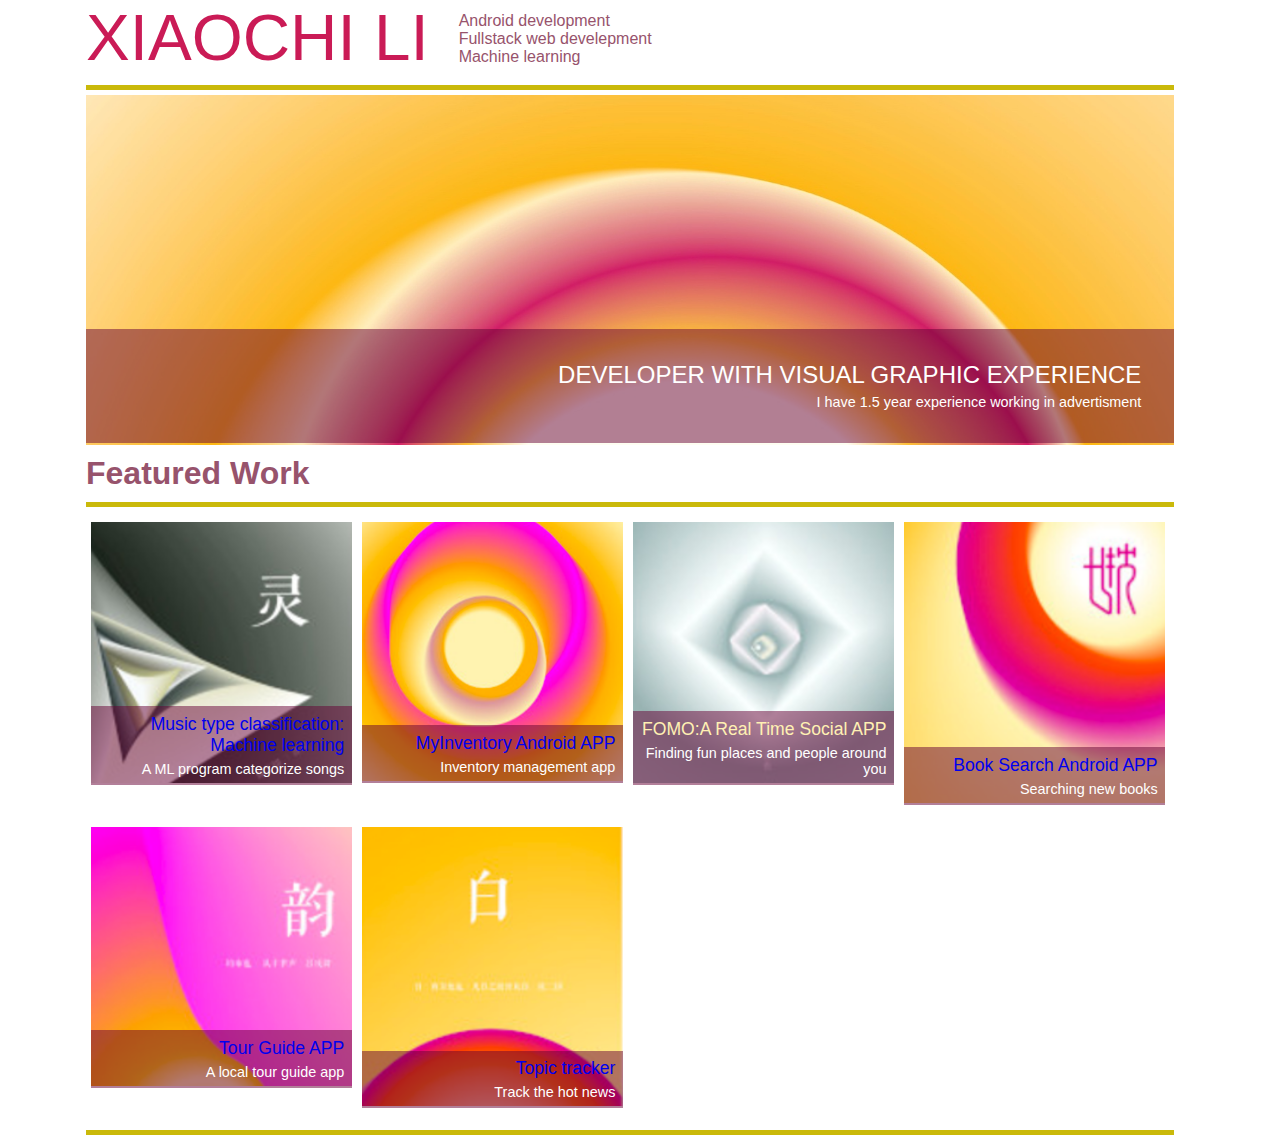
==== commit 22a79d31: "Add responsive features" ====
--- a/index.html
+++ b/index.html
@@ -4,15 +4,18 @@
 <head>
   <title>Xiaochi Li's Portfolio</title>
   <meta charset="utf-8">
+  <meta name="viewport" content="width=device-width, initial-scale=1.0">
   <link rel="stylesheet" type="text/css" href="styleSheet.css">
 </head>
 
 <body>
   <header>
-    <h id="name">XIAOCHI LI</h>
-    <P class="skills">Android development</P>
-    <P class="skills">Fullstack web develepment</P>
-    <P class="skills">Machine learning</P>
+    <h1 id="name">XIAOCHI LI</h1>
+    <div id="skillSet">
+      <P class="skills">Android development</P>
+      <P class="skills">Fullstack web develepment</P>
+      <P class="skills">Machine learning</P>
+    </div>
   </header>
 
   <nav></nav>
@@ -22,27 +25,28 @@
 
   <main>
     <figure>
-      <img src="images/main_figure.jpg">
+      <img src="images/main_figure.jpg" alt="main_project">
       <div class="info">
-        <h id="mainImgH">DEVELOPER WHO CAN DRAW</h>
+        <h2 id="mainImgH">DEVELOPER WITH VISUAL GRAPHIC EXPERIENCE</h2>
         <p class="imageP">I have 1.5 year experience working in advertisment</p>
       </div>
     </figure>
 
   </main>
 
-  <div class="devider">
-  </div>
+
 
   <section id="featuredWork">
-    <h>Featured Work</h>
+    <h1>Featured Work</h1>
+    <div class="devider">
+    </div>
     <div class="fBoxContainer">
       <section class="works">
         <figure>
-          <img src="images/work1.png">
+          <img src="images/work1.png" alt="music type classification">
           <div class="info">
             <a href="https://github.com/Xiaochi-Li/Music_type_classification">Music type classification: Machine learning</a>
-            <p class="imageP">I have 1.5 year experience working in advertisment</p>
+            <p class="imageP">A ML program categorize songs</p>
           </div>
 
         </figure>
@@ -50,20 +54,20 @@
 
       <section class="works">
         <figure>
-          <img src="images/work2.png">
+          <img src="images/work2.png" alt="My inventory app">
           <div class="info">
             <a href="https://github.com/Xiaochi-Li/MyInventory">MyInventory Android APP</a>
-            <p class="imageP">I have 1.5 year experience working in advertisment</p>
+            <p class="imageP">Inventory management app</p>
           </div>
         </figure>
       </section>
 
       <section class="works">
         <figure>
-          <img src="images/work3.png">
+          <img src="images/work3.png" alt="real social app">
           <div class="info">
             <a href="">FOMO:A Real Time Social APP</a>
-            <p class="imageP">I have 1.5 year experience working in advertisment</p>
+            <p class="imageP">Finding fun places and people around you</p>
           </div>
         </figure>
 
@@ -71,10 +75,10 @@
 
       <section class="works">
         <figure>
-          <img src="images/work4.png">
+          <img src="images/work4.png" alt="Book Search app">
           <div class="info">
             <a href="https://github.com/Xiaochi-Li/BookSearchApp">Book Search Android APP</a>
-            <p class="imageP">I have 1.5 year experience working in advertisment</p>
+            <p class="imageP">Searching new books</p>
           </div>
         </figure>
 
@@ -82,10 +86,10 @@
 
       <section class="works">
         <figure>
-          <img src="images/work5.png">
+          <img src="images/work5.png" alt="Tour guide app">
           <div class="info">
             <a href="https://github.com/Xiaochi-Li/tourguide">Tour Guide APP</a>
-            <p class="imageP">I have 1.5 year experience working in advertisment</p>
+            <p class="imageP">A local tour guide app</p>
           </div>
         </figure>
 
@@ -93,10 +97,10 @@
 
       <section class="works">
         <figure>
-          <img src="images/work6.png">
+          <img src="images/work6.png" alt="Topic tracker">
           <div class="info">
             <a href="https://github.com/Xiaochi-Li/TopicTracker">Topic tracker</a>
-            <p class="imageP">I have 1.5 year experience working in advertisment</p>
+            <p class="imageP">Track the hot news</p>
           </div>
         </figure>
       </section>
--- a/styleSheet.css
+++ b/styleSheet.css
@@ -5,19 +5,26 @@
 green yellow:F7FD65
 deep yellow:CAB90A
 */
+html {
+  position:relative;
+}
+
 body {
   box-sizing: content-box;
   font-family: Tahoma, Geneva, sans-serif;
   color: #2d3c49;
   margin:0px;
-  padding-left: 20px;
-  padding-right: 20px;
-}
+  width: 90%;
+  margin-left: auto;
+  margin-right: auto;
+}
+
+
 
 header {
   box-sizing: content-box;
-  width:50%;
-  min-width: 400px;
+  width:100%;
+  min-width: 300px;
 }
 
 .skills{
@@ -35,9 +42,10 @@
 
 #name {
   box-sizing: content-box;
-  font-size: 4em;
   color:#CA1B56;
   font-weight: lighter;
+  -webkit-margin-before: 0px;
+  -webkit-margin-after: 0px;
 }
 
 .info{
@@ -45,27 +53,37 @@
   background-color: rgba(102, 0, 51,0.5);
   color: #fff;
   position: absolute;
-  bottom: 0;
+  bottom: 2px;
   left: 0;
   padding-left: 3%;
+  padding-top: 3%;
   padding-bottom: 3%;
   height:15%;
   padding-right: 3%;
   width: 94%;
+  height: auto;
   vertical-align: bottom;
   text-align: right;
 }
 
-.info h,.info a{
-
-  box-sizing: content-box;
-  font-size: 1.3em;
+#featuredWork {
+  margin-top: 10px;
+}
+
+.info h2{
+    -webkit-margin-before: 0px;
+    -webkit-margin-after: 0px;
+    font-weight: normal;
+}
+
+.info a{
+  box-sizing: content-box;
+  font-size: 1.1em;
 }
 
 a:link{
   text-decoration:none;
   cursor: auto;
-
 }
 
 a:visited {
@@ -79,23 +97,30 @@
 .info p{
   box-sizing: content-box;
   -webkit-margin-before: 5px;
-  -webkit-margin-after: 0px;
-}
-
+  font-size: 0.9em;
+  -webkit-margin-after: 0px;
+}
+
+h1{
+  -webkit-margin-before: 0px;
+-webkit-margin-after: 0px;
+}
 
 .devider{
   box-sizing: content-box;
-  -webkit-margin-before: 20px;
-  -webkit-margin-after: 20px;
+  display: block;
+  -webkit-margin-before: 10px;
+  -webkit-margin-after: 5px;
   height: 5px;
-  min-width: 400px;
+  min-width: 200px;
   margin-left: 0px;
   width: 100%;
   background-color: #CAB90A;
 }
 
-#featuredWork h{
-  box-sizing: content-box;
+#featuredWork h1{
+  box-sizing: content-box;
+
   color:#97536C;
 }
 
@@ -109,11 +134,11 @@
 .works{
   box-sizing: content-box;
   width: 100%;
-  margin:3px;
+  margin-bottom:5px;
 }
 figure{
   box-sizing: content-box;
-  -webkit-margin-before: 0px;
+  -webkit-margin-before: 5px;
   -webkit-margin-after: 0px;
   -webkit-margin-start: 0px;
   -webkit-margin-end: 0px;
@@ -123,3 +148,140 @@
   box-sizing: content-box;
   width: 100%;
 }
+
+@media screen and (max-width:600px){
+  body{
+    padding-left: 20px;
+    padding-right: 20px;
+  }
+  #name{
+    font-size: 3.4em;
+  }
+  .info h2,.info a{
+    font-size: 1.1em;
+  }
+}
+
+@media screen and (min-width:601px) and (max-width:900px){
+  body{
+    padding-left: 20px;
+    padding-right: 20px;
+  }
+  #name{
+    font-size: 4em;
+    float:left;
+  }
+
+  header:after {
+    content:'';
+    clear:both;
+    display:table;
+  }
+
+  main figure{
+    height:350px;
+    overflow: hidden;
+  }
+  main figure img{
+    min-width:100%;
+    height: auto;
+  }
+
+  #skillSet{
+    text-align: right;
+    padding-top: 10px;
+  }
+
+  .info h{
+    font-size: 1.5em;
+  }
+
+  .works{
+    width: 48%;
+    margin: auto;
+  }
+}
+
+@media screen and (min-width:901px) and (max-width:1250px){
+  body{
+    padding-left: 20px;
+    padding-right: 20px;
+  }
+  #name{
+    font-size: 4.1em;
+    float:left;
+    padding-right: 30px;
+  }
+
+  header:after {
+    content:'';
+    clear:both;
+    display:table;
+  }
+
+  main figure{
+    height:350px;
+    overflow: hidden;
+  }
+  main figure img{
+    min-width:100%;
+    height: auto;
+  }
+
+  #skillSet{
+    text-align: left;
+    padding-top: 12px;
+    padding-left: 20px;
+  }
+
+  .info h{
+    font-size: 1.5em;
+  }
+
+  .works{
+    width: 32%;
+    padding: 5px;
+  }
+}
+
+@media screen and (min-width:1251px){
+  body{
+    padding-right: 20px;
+    width:85%;
+  }
+  #name{
+    font-size: 4.1em;
+    float:left;
+    padding-right: 30px;
+  }
+
+  header:after {
+    content:'';
+    clear:both;
+    display:table;
+  }
+
+  main figure{
+    height:350px;
+    overflow: hidden;
+  }
+  main figure img{
+    min-width:100%;
+    height: auto;
+  }
+
+  #skillSet{
+    text-align: left;
+    padding-top: 12px;
+  }
+
+  .info h{
+    font-size: 1.5em;
+  }
+
+  .works{
+    width: 24%;
+    padding: 5px;
+
+  }
+}
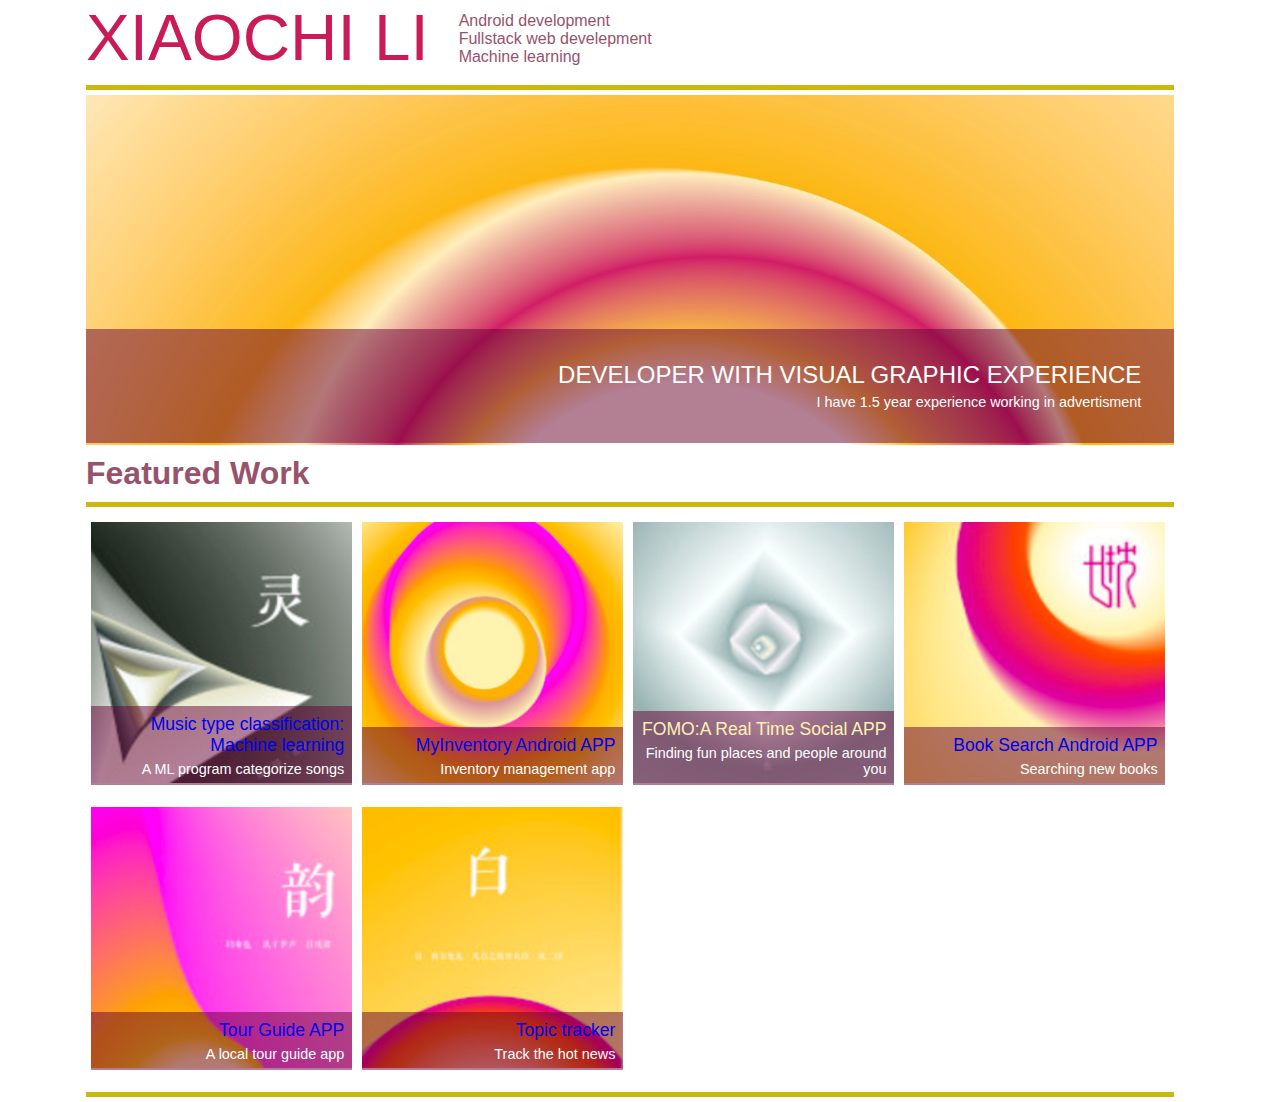
==== commit 1faf848d: "heights of project images changes based on" ====
--- a/index.html
+++ b/index.html
@@ -5,7 +5,9 @@
   <title>Xiaochi Li's Portfolio</title>
   <meta charset="utf-8">
   <meta name="viewport" content="width=device-width, initial-scale=1.0">
-  <link rel="stylesheet" type="text/css" href="styleSheet.css">
+  <link rel="stylesheet" type="text/css" href="css/styleSheet.css">
+  <script type="text/javascript" src="js/jquery-3.2.1.min.js"></script>
+  <script type="text/javascript" src="js/js.js"></script>
 </head>
 
 <body>
@@ -25,7 +27,7 @@
 
   <main>
     <figure>
-      <img src="images/main_figure.jpg" alt="main_project">
+      <img src="img/main_figure.jpg" alt="main_project">
       <div class="info">
         <h2 id="mainImgH">DEVELOPER WITH VISUAL GRAPHIC EXPERIENCE</h2>
         <p class="imageP">I have 1.5 year experience working in advertisment</p>
@@ -34,8 +36,6 @@
 
   </main>
 
-
-
   <section id="featuredWork">
     <h1>Featured Work</h1>
     <div class="devider">
@@ -43,7 +43,7 @@
     <div class="fBoxContainer">
       <section class="works">
         <figure>
-          <img src="images/work1.png" alt="music type classification">
+          <img src="img/work1.png" alt="music type classification">
           <div class="info">
             <a href="https://github.com/Xiaochi-Li/Music_type_classification">Music type classification: Machine learning</a>
             <p class="imageP">A ML program categorize songs</p>
@@ -54,7 +54,7 @@
 
       <section class="works">
         <figure>
-          <img src="images/work2.png" alt="My inventory app">
+          <img src="img/work2.png" alt="My inventory app">
           <div class="info">
             <a href="https://github.com/Xiaochi-Li/MyInventory">MyInventory Android APP</a>
             <p class="imageP">Inventory management app</p>
@@ -64,7 +64,7 @@
 
       <section class="works">
         <figure>
-          <img src="images/work3.png" alt="real social app">
+          <img src="img/work3.png" alt="real social app">
           <div class="info">
             <a href="">FOMO:A Real Time Social APP</a>
             <p class="imageP">Finding fun places and people around you</p>
@@ -75,7 +75,7 @@
 
       <section class="works">
         <figure>
-          <img src="images/work4.png" alt="Book Search app">
+          <img src="img/work4.png" alt="Book Search app">
           <div class="info">
             <a href="https://github.com/Xiaochi-Li/BookSearchApp">Book Search Android APP</a>
             <p class="imageP">Searching new books</p>
@@ -86,7 +86,7 @@
 
       <section class="works">
         <figure>
-          <img src="images/work5.png" alt="Tour guide app">
+          <img src="img/work5.png" alt="Tour guide app">
           <div class="info">
             <a href="https://github.com/Xiaochi-Li/tourguide">Tour Guide APP</a>
             <p class="imageP">A local tour guide app</p>
@@ -97,7 +97,7 @@
 
       <section class="works">
         <figure>
-          <img src="images/work6.png" alt="Topic tracker">
+          <img src="img/work6.png" alt="Topic tracker">
           <div class="info">
             <a href="https://github.com/Xiaochi-Li/TopicTracker">Topic tracker</a>
             <p class="imageP">Track the hot news</p>
@@ -111,7 +111,7 @@
   </div>
 
   <footer></footer>
-
 </body>
 
+
 </html>
--- a/css/styleSheet.css
+++ b/css/styleSheet.css
@@ -0,0 +1,287 @@
+/*color:
+pink:CA1B56
+dark red:97536C
+purple :D226FD
+green yellow:F7FD65
+deep yellow:CAB90A
+*/
+html {
+  position:relative;
+}
+
+body {
+  box-sizing: content-box;
+  font-family: Tahoma, Geneva, sans-serif;
+  color: #2d3c49;
+  margin: 0px;
+  width: 90%;
+  margin-left: auto;
+  margin-right: auto;
+}
+
+
+
+header {
+  box-sizing: content-box;
+  width: 100%;
+  min-width: 300px;
+}
+
+.skills {
+  box-sizing: content-box;
+  color: #97536C;
+  -webkit-margin-before: 0px;
+  -webkit-margin-after: 0px;
+}
+
+
+img {
+  box-sizing: content-box;
+  width: 100%;
+}
+
+#name {
+  box-sizing: content-box;
+  color: #CA1B56;
+  font-weight: lighter;
+  -webkit-margin-before: 0px;
+  -webkit-margin-after: 0px;
+}
+
+.info {
+  box-sizing: content-box;
+  background-color: rgba(102, 0, 51,0.5);
+  color: #fff;
+  position: absolute;
+  bottom: 2px;
+  left: 0;
+  padding-left: 3%;
+  padding-top: 3%;
+  padding-bottom: 3%;
+  height:15%;
+  padding-right: 3%;
+  width: 94%;
+  height: auto;
+  vertical-align: bottom;
+  text-align: right;
+}
+
+#featuredWork {
+  margin-top: 10px;
+}
+
+.info h2 {
+    -webkit-margin-before: 0px;
+    -webkit-margin-after: 0px;
+    font-weight: normal;
+}
+
+.info a {
+  box-sizing: content-box;
+  font-size: 1.1em;
+}
+
+a:link {
+  text-decoration: none;
+  cursor: auto;
+}
+
+a:visited {
+    color: #fff0b3;
+}
+
+a:hover {
+    color: hotpink;
+}
+
+.info p {
+  box-sizing: content-box;
+  -webkit-margin-before: 5px;
+  font-size: 0.9em;
+  -webkit-margin-after: 0px;
+}
+
+h1 {
+  -webkit-margin-before: 0px;
+-webkit-margin-after: 0px;
+}
+
+.devider {
+  box-sizing: content-box;
+  display: block;
+  -webkit-margin-before: 10px;
+  -webkit-margin-after: 5px;
+  height: 5px;
+  min-width: 200px;
+  margin-left: 0px;
+  width: 100%;
+  background-color: #CAB90A;
+}
+
+#featuredWork h1 {
+  box-sizing: content-box;
+
+  color: #97536C;
+}
+
+.fBoxContainer {
+  box-sizing: content-box;
+  display:flex;
+  flex-wrap: wrap;
+}
+
+
+.works {
+  box-sizing: content-box;
+  width: 100%;
+  margin-bottom: 5px;
+}
+figure {
+  box-sizing: content-box;
+  -webkit-margin-before: 5px;
+  -webkit-margin-after: 0px;
+  -webkit-margin-start: 0px;
+  -webkit-margin-end: 0px;
+  position: relative;
+}
+.works img {
+  box-sizing: content-box;
+  width: 100%;
+}
+
+@media screen and (max-width:600px) {
+  body{
+    padding-left: 20px;
+    padding-right: 20px;
+  }
+  #name {
+    font-size: 3.4em;
+  }
+  .info h2,.info a{
+    font-size: 1.1em;
+  }
+}
+
+@media screen and (min-width:601px) and (max-width:900px) {
+  body {
+    padding-left: 20px;
+    padding-right: 20px;
+  }
+  #name {
+    font-size: 4em;
+    float: left;
+  }
+
+  header:after {
+    content: '';
+    clear: both;
+    display: table;
+  }
+
+  main figure {
+    height: 350px;
+    overflow: hidden;
+  }
+  main figure img {
+    min-width: 100%;
+    height: auto;
+  }
+
+  #skillSet {
+    text-align: right;
+    padding-top: 10px;
+  }
+
+  .info h {
+    font-size: 1.5em;
+  }
+
+  .works {
+    width: 48%;
+    margin: auto;
+  }
+}
+
+@media screen and (min-width:901px) and (max-width:1250px) {
+  body{
+    padding-left: 20px;
+    padding-right: 20px;
+  }
+  #name {
+    font-size: 4.1em;
+    float: left;
+    padding-right: 30px;
+  }
+
+  header:after {
+    content: '';
+    clear: both;
+    display: table;
+  }
+
+  main figure {
+    height: 350px;
+    overflow: hidden;
+  }
+  main figure img {
+    min-width: 100%;
+    height: auto;
+  }
+
+  #skillSet {
+    text-align: left;
+    padding-top: 12px;
+    padding-left: 20px;
+  }
+
+  .info h {
+    font-size: 1.5em;
+  }
+
+  .works {
+    width: 32%;
+    padding: 5px;
+  }
+}
+
+@media screen and (min-width:1251px) {
+  body{
+    padding-right: 20px;
+    width: 85%;
+  }
+  #name {
+    font-size: 4.1em;
+    float: left;
+    padding-right: 30px;
+  }
+
+  header:after {
+    content: '';
+    clear: both;
+    display: table;
+  }
+
+  main figure {
+    height: 350px;
+    overflow: hidden;
+  }
+  main figure img {
+    min-width:100%;
+    height: auto;
+  }
+
+  #skillSet {
+    text-align: left;
+    padding-top: 12px;
+  }
+
+  .info h {
+    font-size: 1.5em;
+  }
+
+  .works {
+    width: 24%;
+    padding: 5px;
+
+  }
+}
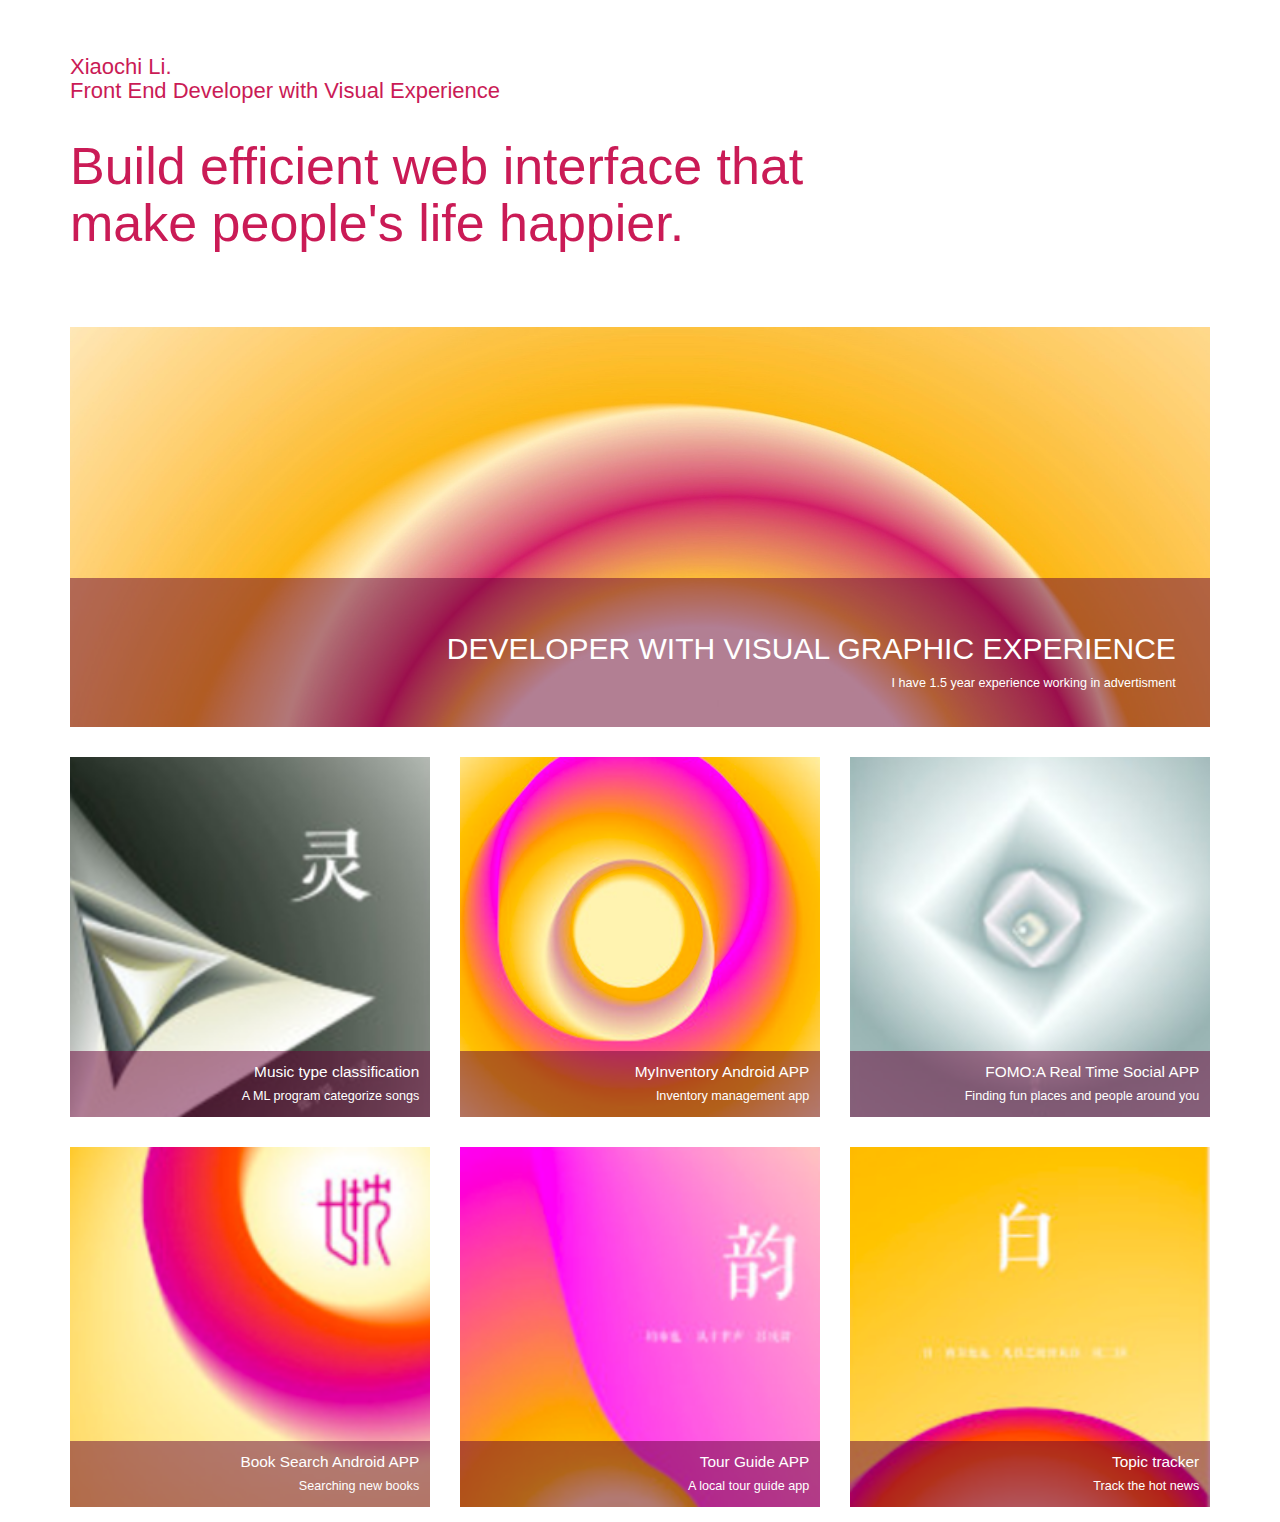
==== commit d3899366: "feat:add boostrap framwork" ====
--- a/index.html
+++ b/index.html
@@ -6,112 +6,118 @@
   <meta charset="utf-8">
   <meta name="viewport" content="width=device-width, initial-scale=1.0">
   <link rel="stylesheet" type="text/css" href="css/styleSheet.css">
+  <link rel="stylesheet" type="text/css" href="css/bootstrap.min.css">
+  <link rel="stylesheet" type="text/css" href="node_modules/normalize.css/normalize.css">
   <script type="text/javascript" src="js/jquery-3.2.1.min.js"></script>
   <script type="text/javascript" src="js/js.js"></script>
 </head>
 
-<body>
-  <header>
-    <h1 id="name">XIAOCHI LI</h1>
-    <div id="skillSet">
+<body class="container">
+  <header class="row">
+    <div class="col-xs-12">
+      <h1 class="head-name">Xiaochi Li.
+        <br>
+        Front End Developer with Visual Experience
+      </h1>
+    </div>
+
+    <div class="col-xs-12">
+      <h2 class="head-intro">Build efficient web interface that make people's life happier.</h2>
+    </div>
+    <!-- <div class="col-xs-12 col-md-6">
       <P class="skills">Android development</P>
       <P class="skills">Fullstack web develepment</P>
       <P class="skills">Machine learning</P>
-    </div>
+    </div> -->
   </header>
 
-  <nav></nav>
+  <div class="row">
+    <div class=" col-xs-12  ">
+      <div class="project">
+        <div class="main">
+          <img src="img/main_figure.jpg" alt="main_project">
+        </div>
+        <div class="info">
+          <h2 id="mainImgH">DEVELOPER WITH VISUAL GRAPHIC EXPERIENCE</h2>
+          <p class="imageP">I have 1.5 year experience working in advertisment</p>
+        </div>
+      </div>
 
-  <div class="devider">
-  </div>
+    </div>
 
-  <main>
-    <figure>
-      <img src="img/main_figure.jpg" alt="main_project">
-      <div class="info">
-        <h2 id="mainImgH">DEVELOPER WITH VISUAL GRAPHIC EXPERIENCE</h2>
-        <p class="imageP">I have 1.5 year experience working in advertisment</p>
+    <section class=" col-xs-12 col-sm-6 col-md-4 col-lg-4 ">
+      <div class="project">
+        <img src="img/work1.png " alt="music type classification ">
+        <div class="info ">
+          <a href="https://github.com/Xiaochi-Li/Music_type_classification ">Music type classification</a>
+          <p class="imageP ">A ML program categorize songs</p>
+        </div>
       </div>
-    </figure>
+    </section>
 
-  </main>
+    <!-- Add the extra clearfix for only the required viewport -->
+    <!-- <div class="clearfix visible-xs-block"></div> -->
 
-  <section id="featuredWork">
-    <h1>Featured Work</h1>
-    <div class="devider">
+    <section class="col-xs-12 col-sm-6 col-md-4 col-lg-4 ">
+      <div class="project">
+        <img src="img/work2.png " alt="My inventory app ">
+        <div class="info ">
+          <a href="https://github.com/Xiaochi-Li/MyInventory ">MyInventory Android APP</a>
+          <p class="imageP ">Inventory management app</p>
+        </div>
+
+    </section>
+
+    <section class=" col-xs-12 col-sm-6 col-md-4 col-lg-4 ">
+      <div class="project">
+        <img src="img/work3.png " alt="real social app ">
+        <div class="info ">
+          <a href=" ">FOMO:A Real Time Social APP</a>
+          <p class="imageP ">Finding fun places and people around you</p>
+        </div>
+      </div>
+
+    </section>
+
+    <section class=" col-xs-12 col-sm-6 col-md-4 col-lg-4 ">
+      <div class="project">
+        <img src="img/work4.png " alt="Book Search app ">
+        <div class="info ">
+          <a href="https://github.com/Xiaochi-Li/BookSearchApp ">Book Search Android APP</a>
+          <p class="imageP ">Searching new books</p>
+        </div>
+      </div>
+
+    </section>
+
+    <section class=" col-xs-12 col-sm-6 col-md-4 col-lg-4 ">
+      <div class="project">
+        <img src="img/work5.png " alt="Tour guide app ">
+        <div class="info ">
+          <a href="https://github.com/Xiaochi-Li/tourguide ">Tour Guide APP</a>
+          <p class="imageP ">A local tour guide app</p>
+        </div>
+      </div>
+
+    </section>
+
+    <section class=" col-xs-12 col-sm-6 col-md-4 col-lg-4 ">
+      <div class="project">
+        <img src="img/work6.png " alt="Topic tracker ">
+        <div class="info ">
+          <a href="https://github.com/Xiaochi-Li/TopicTracker ">Topic tracker</a>
+          <p class="imageP ">Track the hot news</p>
+        </div>
+      </div>
+    </section>
+
     </div>
-    <div class="fBoxContainer">
-      <section class="works">
-        <figure>
-          <img src="img/work1.png" alt="music type classification">
-          <div class="info">
-            <a href="https://github.com/Xiaochi-Li/Music_type_classification">Music type classification: Machine learning</a>
-            <p class="imageP">A ML program categorize songs</p>
-          </div>
 
-        </figure>
-      </section>
 
-      <section class="works">
-        <figure>
-          <img src="img/work2.png" alt="My inventory app">
-          <div class="info">
-            <a href="https://github.com/Xiaochi-Li/MyInventory">MyInventory Android APP</a>
-            <p class="imageP">Inventory management app</p>
-          </div>
-        </figure>
-      </section>
-
-      <section class="works">
-        <figure>
-          <img src="img/work3.png" alt="real social app">
-          <div class="info">
-            <a href="">FOMO:A Real Time Social APP</a>
-            <p class="imageP">Finding fun places and people around you</p>
-          </div>
-        </figure>
-
-      </section>
-
-      <section class="works">
-        <figure>
-          <img src="img/work4.png" alt="Book Search app">
-          <div class="info">
-            <a href="https://github.com/Xiaochi-Li/BookSearchApp">Book Search Android APP</a>
-            <p class="imageP">Searching new books</p>
-          </div>
-        </figure>
-
-      </section>
-
-      <section class="works">
-        <figure>
-          <img src="img/work5.png" alt="Tour guide app">
-          <div class="info">
-            <a href="https://github.com/Xiaochi-Li/tourguide">Tour Guide APP</a>
-            <p class="imageP">A local tour guide app</p>
-          </div>
-        </figure>
-
-      </section>
-
-      <section class="works">
-        <figure>
-          <img src="img/work6.png" alt="Topic tracker">
-          <div class="info">
-            <a href="https://github.com/Xiaochi-Li/TopicTracker">Topic tracker</a>
-            <p class="imageP">Track the hot news</p>
-          </div>
-        </figure>
-      </section>
-    </div>
-  </section>
-
-  <div class="devider">
+    <!-- <div class="devider "> -->
   </div>
 
   <footer></footer>
 </body>
 
-
 </html>
--- a/css/styleSheet.css
+++ b/css/styleSheet.css
@@ -5,62 +5,70 @@
 green yellow:F7FD65
 deep yellow:CAB90A
 */
+
+
 html {
   position:relative;
+  box-sizing:content-box;
 }
 
+*, *:before, *:after {
+  box-sizing: inherit;
+}
+
+h1, h2, h3, h4, h5, h6 {
+    font-family: 'AG',-apple-system,BlinkMacSystemFont,'helvetica neue',helvetica,ubuntu,roboto,noto,'segoe ui',arial,sans-serif;
+  }
+
 body {
-  box-sizing: content-box;
   font-family: Tahoma, Geneva, sans-serif;
   color: #2d3c49;
-  margin: 0px;
-  width: 90%;
+  width: 80%;
   margin-left: auto;
   margin-right: auto;
 }
 
-
-
-header {
-  box-sizing: content-box;
-  width: 100%;
-  min-width: 300px;
+header{
+  margin-top:40px;
+   color:#CA1B56;
 }
 
-.skills {
-  box-sizing: content-box;
-  color: #97536C;
-  -webkit-margin-before: 0px;
-  -webkit-margin-after: 0px;
+.head-name{
+  font-size: 18px;
+}
+
+.head-intro{
+  font-size: 30px;
+  margin-bottom: 30px;
+}
+
+.main{
+  max-height : 400px;
+  overflow: hidden;
+  position: relative;
+}
+.main img{
+  min-width: 100%;
+}
+
+#main-project{
+  height: 400px;
 }
 
 
 img {
-  box-sizing: content-box;
   width: 100%;
 }
 
-#name {
-  box-sizing: content-box;
-  color: #CA1B56;
-  font-weight: lighter;
-  -webkit-margin-before: 0px;
-  -webkit-margin-after: 0px;
-}
-
 .info {
-  box-sizing: content-box;
   background-color: rgba(102, 0, 51,0.5);
   color: #fff;
   position: absolute;
-  bottom: 2px;
+  bottom: 0;
   left: 0;
-  padding-left: 3%;
-  padding-top: 3%;
-  padding-bottom: 3%;
+  padding: 3%;
   height:15%;
-  padding-right: 3%;
-  width: 94%;
+  width: 100%;
   height: auto;
   vertical-align: bottom;
   text-align: right;
@@ -71,19 +79,17 @@
 }
 
 .info h2 {
-    -webkit-margin-before: 0px;
-    -webkit-margin-after: 0px;
     font-weight: normal;
 }
 
 .info a {
-  box-sizing: content-box;
   font-size: 1.1em;
 }
 
 a:link {
   text-decoration: none;
   cursor: auto;
+  color:white;
 }
 
 a:visited {
@@ -95,7 +101,6 @@
 }
 
 .info p {
-  box-sizing: content-box;
   -webkit-margin-before: 5px;
   font-size: 0.9em;
   -webkit-margin-after: 0px;
@@ -106,182 +111,60 @@
 -webkit-margin-after: 0px;
 }
 
-.devider {
-  box-sizing: content-box;
-  display: block;
-  -webkit-margin-before: 10px;
-  -webkit-margin-after: 5px;
-  height: 5px;
-  min-width: 200px;
-  margin-left: 0px;
-  width: 100%;
-  background-color: #CAB90A;
+.project{
+  margin: 15px 0 15px;
+  position: relative;
 }
 
-#featuredWork h1 {
-  box-sizing: content-box;
-
-  color: #97536C;
+.works {
+  width: 100%;
+  margin-bottom: 5px;
 }
 
-.fBoxContainer {
-  box-sizing: content-box;
-  display:flex;
-  flex-wrap: wrap;
+.works img {
+  width: 100%;
+  height: auto;
 }
 
 
-.works {
-  box-sizing: content-box;
-  width: 100%;
-  margin-bottom: 5px;
-}
-figure {
-  box-sizing: content-box;
-  -webkit-margin-before: 5px;
-  -webkit-margin-after: 0px;
-  -webkit-margin-start: 0px;
-  -webkit-margin-end: 0px;
-  position: relative;
-}
-.works img {
-  box-sizing: content-box;
-  width: 100%;
-}
+/* Extra small devices (phones, less than 768px) */
+/* No media query since this is the default in Bootstrap */
 
-@media screen and (max-width:600px) {
-  body{
-    padding-left: 20px;
-    padding-right: 20px;
+/* Small devices (tablets, 768px and up) */
+@media (min-width: 768px) {
+  .head-name{
+    font-size: 18px;
   }
-  #name {
-    font-size: 3.4em;
-  }
-  .info h2,.info a{
-    font-size: 1.1em;
+
+  .head-intro{
+    font-size: 36px;
+    max-width: 70%;
+    margin-bottom: 60px;
   }
 }
 
-@media screen and (min-width:601px) and (max-width:900px) {
-  body {
-    padding-left: 20px;
-    padding-right: 20px;
-  }
-  #name {
-    font-size: 4em;
-    float: left;
+/* Medium devices (desktops, 992px and up) */
+@media (min-width: 992px) {
+  .head-name{
+    font-size: 22px;
   }
 
-  header:after {
-    content: '';
-    clear: both;
-    display: table;
-  }
-
-  main figure {
-    height: 350px;
-    overflow: hidden;
-  }
-  main figure img {
-    min-width: 100%;
-    height: auto;
-  }
-
-  #skillSet {
-    text-align: right;
-    padding-top: 10px;
-  }
-
-  .info h {
-    font-size: 1.5em;
-  }
-
-  .works {
-    width: 48%;
-    margin: auto;
+  .head-intro{
+    font-size: 45px;
+    max-width: 70%;
+    margin-bottom: 60px;
   }
 }
 
-@media screen and (min-width:901px) and (max-width:1250px) {
-  body{
-    padding-left: 20px;
-    padding-right: 20px;
-  }
-  #name {
-    font-size: 4.1em;
-    float: left;
-    padding-right: 30px;
+/* Large devices (large desktops, 1200px and up) */
+@media (min-width: 1200px) {
+  .head-name{
+    font-size: 22px;
   }
 
-  header:after {
-    content: '';
-    clear: both;
-    display: table;
-  }
-
-  main figure {
-    height: 350px;
-    overflow: hidden;
-  }
-  main figure img {
-    min-width: 100%;
-    height: auto;
-  }
-
-  #skillSet {
-    text-align: left;
-    padding-top: 12px;
-    padding-left: 20px;
-  }
-
-  .info h {
-    font-size: 1.5em;
-  }
-
-  .works {
-    width: 32%;
-    padding: 5px;
+  .head-intro{
+    font-size: 52px;
+    max-width: 70%;
+    margin-bottom: 60px;
   }
 }
-
-@media screen and (min-width:1251px) {
-  body{
-    padding-right: 20px;
-    width: 85%;
-  }
-  #name {
-    font-size: 4.1em;
-    float: left;
-    padding-right: 30px;
-  }
-
-  header:after {
-    content: '';
-    clear: both;
-    display: table;
-  }
-
-  main figure {
-    height: 350px;
-    overflow: hidden;
-  }
-  main figure img {
-    min-width:100%;
-    height: auto;
-  }
-
-  #skillSet {
-    text-align: left;
-    padding-top: 12px;
-  }
-
-  .info h {
-    font-size: 1.5em;
-  }
-
-  .works {
-    width: 24%;
-    padding: 5px;
-
-  }
-}
